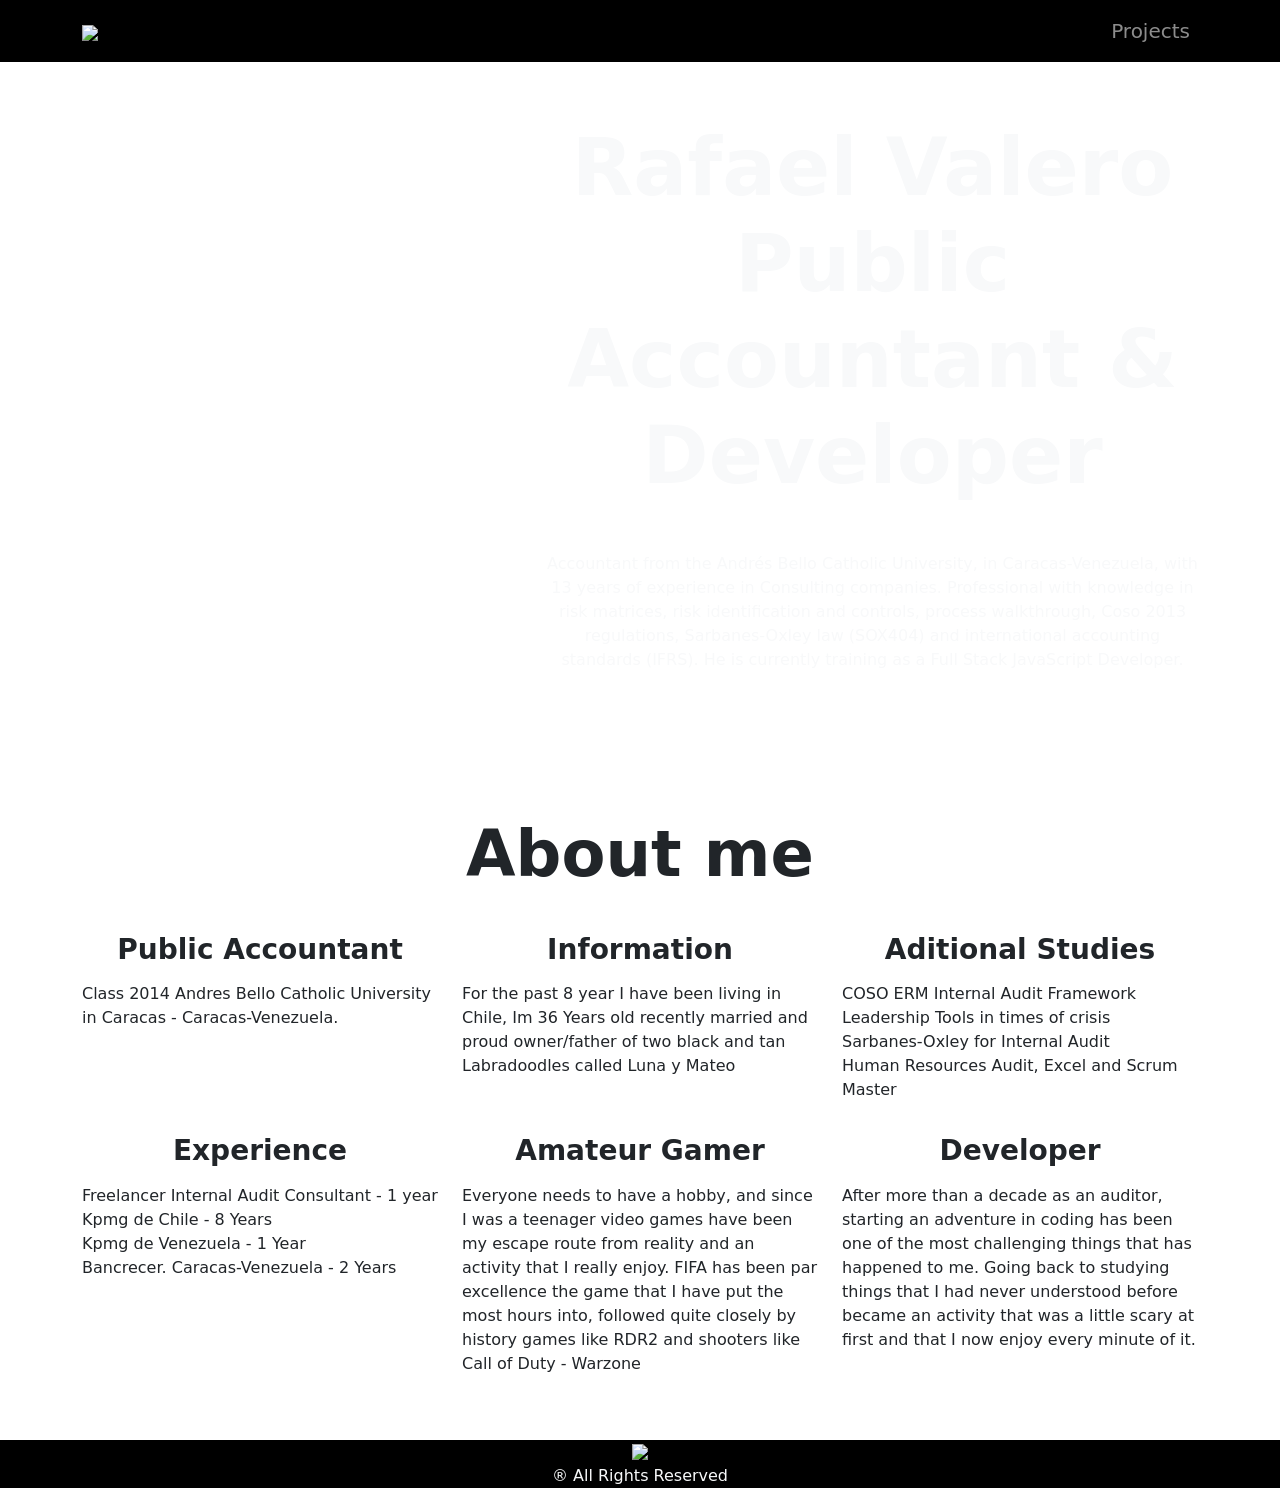
==== index.html @ c814a2c7 "New updates" ====
<!DOCTYPE html>
<html lang="en">
  <!-- start head -->
  <head>
    <meta charset="UTF-8" />
    <meta http-equiv="X-UA-Compatible" content="IE=edge" />
    <meta name="viewport" content="width=device-width, initial-scale=1.0" />
    <link rel="preconnect" href="https://fonts.googleapis.com" />
    <link rel="preconnect" href="https://fonts.gstatic.com" crossorigin />
    <link
      href="https://fonts.googleapis.com/css2?family=Raleway:wght@400;700&display=swap"
      rel="stylesheet"
    />
    <link
      href="https://cdn.jsdelivr.net/npm/bootstrap@5.1.3/dist/css/bootstrap.min.css"
      rel="stylesheet"
      integrity="sha384-1BmE4kWBq78iYhFldvKuhfTAU6auU8tT94WrHftjDbrCEXSU1oBoqyl2QvZ6jIW3"
      crossorigin="anonymous"
    />
    <title>SoyRafis</title>
    <script
      src="https://kit.fontawesome.com/08fdbbf94e.js"
      crossorigin="anonymous"
    ></script>
    <link rel="stylesheet" href="/assets/css/style.css" />
    <script
      src="https://cdn.jsdelivr.net/npm/bootstrap@5.0.2/dist/js/bootstrap.bundle.min.js"
      integrity="sha384-MrcW6ZMFYlzcLA8Nl+NtUVF0sA7MsXsP1UyJoMp4YLEuNSfAP+JcXn/tWtIaxVXM"
      crossorigin="anonymous"
    ></script>
  </head>
  <body>
    <!-- start navbar -->
    <nav class="navbar navbar-expand-lg navbar-dark bg-black fixed-top">
      <div class="container">
        <a class="navbar-brand" href="index.html">
          <img
            src="/assets/img/logo-transparente120x48.png"
            class="img-fluid"
          />
        </a>
        <button
          class="navbar-toggler"
          type="button"
          data-bs-toggle="collapse"
          data-bs-target="#navbarToggleExternalContent"
          aria-controls="navbarToggleExternalContent"
          aria-expanded="false"
          aria-label="Toggle navigation"
        >
          <span class="navbar-toggler-icon"></span>
        </button>
        <div class="collapse navbar-collapse" id="navbarToggleExternalContent">
          <ul class="navbar-nav ms-auto mb-2 mb-lg-0 fs-5">
            <li class="nav-item">
              <a class="nav-link" href="./assets/portafolio.html">Projects</a>
            </li>
          </ul>
        </div>
      </div>
    </nav>
    <!-- end navbar -->
    <!-- start header -->
    <header id="Hero-Section" class="text-light text-center py-5 mt-5">
      <div class="container">
        <div class="ms-auto col-12 col-md-7">
          <h1 class="display-1 fw-bold my-4">
            Rafael Valero <br />
            Public Accountant & Developer
          </h1>
          <p class="my-5">
            Accountant from the Andrés Bello Catholic University, in
            Caracas-Venezuela, with 13 years of experience in Consulting
            companies. Professional with knowledge in risk matrices, risk
            identification and controls, process walkthrough, Coso 2013
            regulations, Sarbanes-Oxley law (SOX404) and international
            accounting standards (IFRS). He is currently training as a Full
            Stack JavaScript Developer.
            <br />
            <a href="https://www.linkedin.com/in/rafaelvalerob/">
              <i class="fa-brands fa-linkedin fa-3x my-3"></i>
            </a>
          </p>
        </div>
      </div>
      <div class="align-content-between"></div>
    </header>
    <!-- end header -->
    <!-- start information -->
    <section id="About-me" class="container text-center my-5">
      <h2 class="display-3 fw-bold my-4">About me</h2>
      <div class="row">
        <div class="col-12 col-md-4">
          <i class="fa-solid fa-graduation-cap fa-3x my-3"></i>
          <h3 class="my-3 fw-bold">Public <a></a>Accountant</h3>
          <p class="my-3 text-start">
            Class 2014 Andres Bello Catholic University in Caracas -
            Caracas-Venezuela.
          </p>
        </div>
        <div class="col-12 col-md-4">
          <i class="fa-solid fa-circle-info fa-3x my-3"></i>
          <h3 class="my-3 fw-bold">Information</h3>
          <p class="my-3 list-unstyled text-start">
            For the past 8 year I have been living in Chile, Im 36 Years old
            recently married and proud owner/father of two black and tan
            Labradoodles called Luna y Mateo
          </p>
        </div>
        <div class="col-12 col-md-4">
          <i class="fa-solid fa-school fa-3x my-3"></i>
          <h3 class="my-3 fw-bold">Aditional Studies</h3>
          <ul class="list-unstyled text-start">
            <li>COSO ERM Internal Audit Framework</li>
            <li>Leadership Tools in times of crisis</li>
            <li>Sarbanes-Oxley for Internal Audit</li>
            <li>Human Resources Audit, Excel and Scrum Master</li>
          </ul>
        </div>
        <div class="col-12 col-md-4">
          <i class="fa-solid fa-building fa-3x my-3"></i>
          <h3 class="my-3 fw-bold">Experience</h3>
          <ul class="list-unstyled text-start">
            <li>Freelancer Internal Audit Consultant - 1 year</li>
            <li>Kpmg de Chile - 8 Years</li>
            <li>Kpmg de Venezuela - 1 Year</li>
            <li>Bancrecer. Caracas-Venezuela - 2 Years</li>
          </ul>
        </div>
        <div class="col-12 col-md-4">
          <i class="fa-solid fa-gamepad fa-3x my-3"></i>
          <h3 class="my-3 fw-bold">Amateur Gamer</h3>
          <p class="my-3 text-start">
            Everyone needs to have a hobby, and since I was a teenager video
            games have been my escape route from reality and an activity that I
            really enjoy. FIFA has been par excellence the game that I have put
            the most hours into, followed quite closely by history games like
            RDR2 and shooters like Call of Duty - Warzone
          </p>
        </div>
        <div class="col-12 col-md-4">
          <i class="fa-solid fa-computer fa-3x my-3"></i>
          <h3 class="my-3 fw-bold">Developer</h3>
          <p class="my-3 text-start">
            After more than a decade as an auditor, starting an adventure in
            coding has been one of the most challenging things that has happened
            to me. Going back to studying things that I had never understood
            before became an activity that was a little scary at first and that
            I now enjoy every minute of it.
          </p>
        </div>
      </div>
    </section>
    <!-- end personal information -->
    <!--Start Footer-->
    <footer class="bg-black text-center">
      <img src="/assets/img/logo-transparente120x48.png" class="img-fluid" />
      <p class="text-light">® All Rights Reserved</p>
    </footer>
    <!-- end footer -->
  </body>
</html>
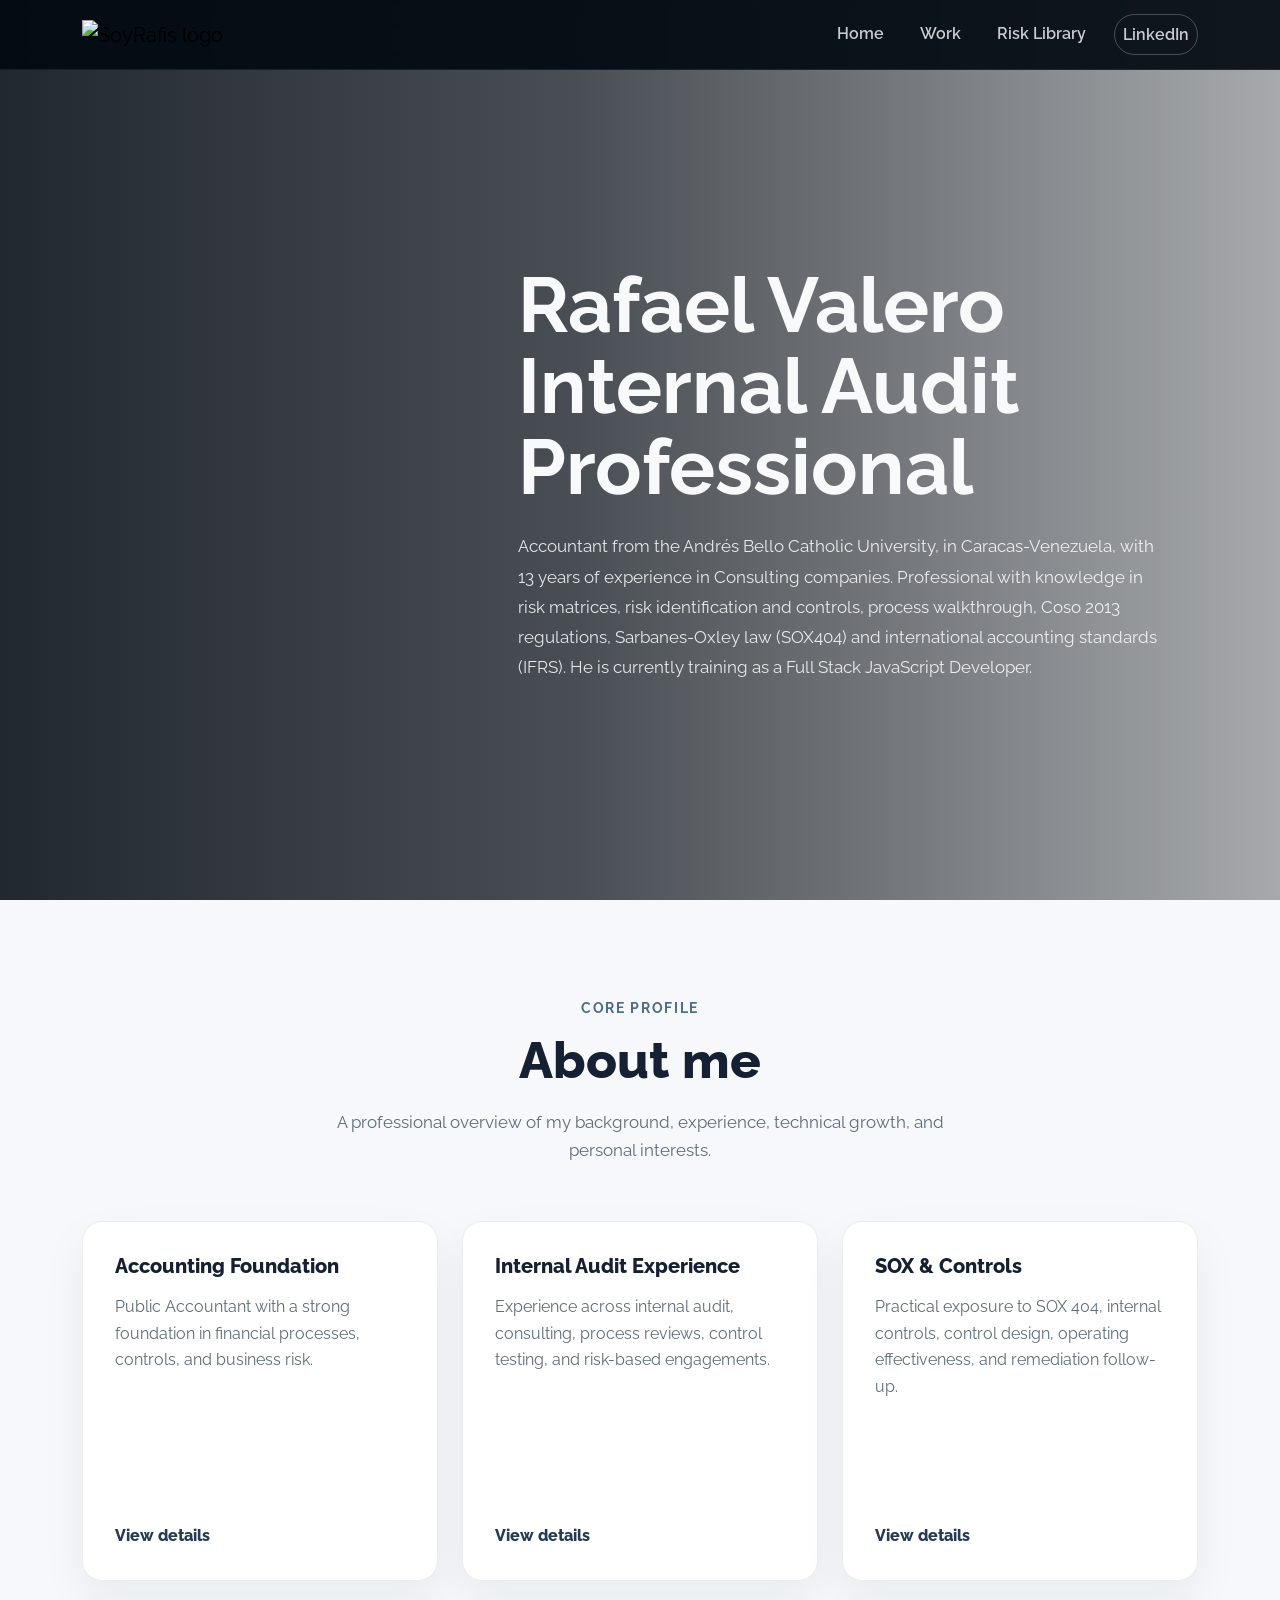
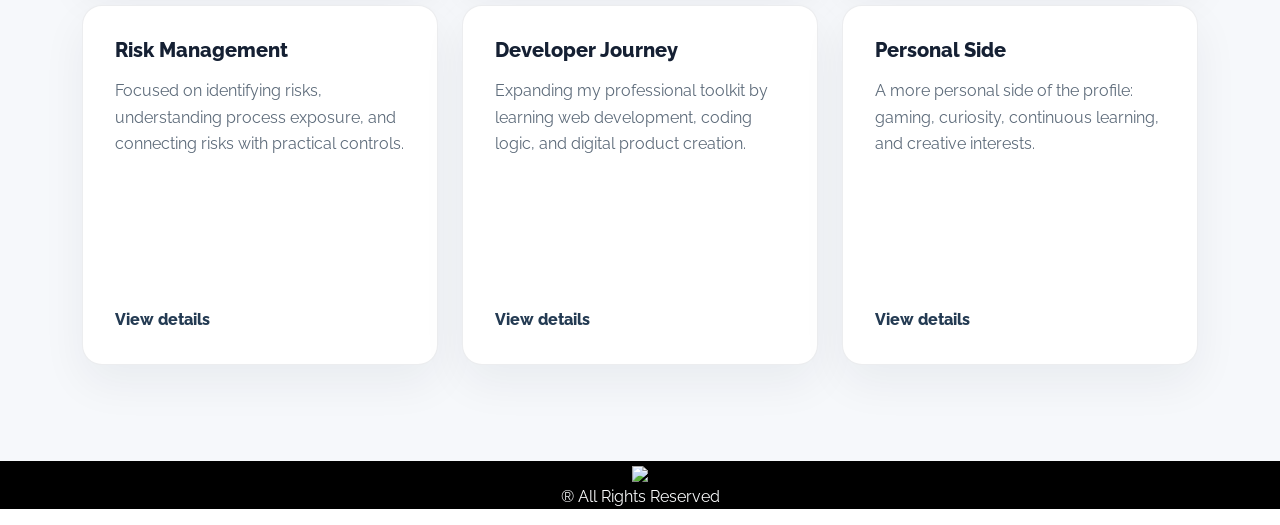
==== commit dc9d098c: "Redesign home hero and about section" ====
--- a/index.html
+++ b/index.html
@@ -22,136 +22,282 @@
       src="https://kit.fontawesome.com/08fdbbf94e.js"
       crossorigin="anonymous"
     ></script>
-    <link rel="stylesheet" href="/assets/css/style.css" />
-    <script
-      src="https://cdn.jsdelivr.net/npm/bootstrap@5.0.2/dist/js/bootstrap.bundle.min.js"
-      integrity="sha384-MrcW6ZMFYlzcLA8Nl+NtUVF0sA7MsXsP1UyJoMp4YLEuNSfAP+JcXn/tWtIaxVXM"
-      crossorigin="anonymous"
-    ></script>
+    <link rel="stylesheet" href="/assets/css/global.css" />
+    <link rel="stylesheet" href="/assets/css/home.css"/>
+<script
+  src="https://cdn.jsdelivr.net/npm/bootstrap@5.3.0/dist/js/bootstrap.bundle.min.js"
+></script>
   </head>
   <body>
     <!-- start navbar -->
-    <nav class="navbar navbar-expand-lg navbar-dark bg-black fixed-top">
-      <div class="container">
-        <a class="navbar-brand" href="index.html">
-          <img
-            src="/assets/img/logo-transparente120x48.png"
-            class="img-fluid"
-          />
-        </a>
-        <button
-          class="navbar-toggler"
-          type="button"
-          data-bs-toggle="collapse"
-          data-bs-target="#navbarToggleExternalContent"
-          aria-controls="navbarToggleExternalContent"
-          aria-expanded="false"
-          aria-label="Toggle navigation"
-        >
-          <span class="navbar-toggler-icon"></span>
-        </button>
-        <div class="collapse navbar-collapse" id="navbarToggleExternalContent">
-          <ul class="navbar-nav ms-auto mb-2 mb-lg-0 fs-5">
-            <li class="nav-item">
-              <a class="nav-link" href="./assets/portafolio.html">Projects</a>
-            </li>
-          </ul>
-        </div>
-      </div>
-    </nav>
+<nav class="navbar navbar-expand-lg site-navbar fixed-top">
+  <div class="container">
+    <a class="navbar-brand site-logo" href="/index.html">
+      <img
+        src="/assets/img/logo-transparente120x48.png"
+        alt="SoyRafis logo"
+        class="img-fluid"
+      />
+    </a>
+
+    <button
+      class="navbar-toggler"
+      type="button"
+      data-bs-toggle="collapse"
+      data-bs-target="#mainNavbar"
+      aria-controls="mainNavbar"
+      aria-expanded="false"
+      aria-label="Toggle navigation"
+    >
+      <span class="navbar-toggler-icon"></span>
+    </button>
+
+    <div class="collapse navbar-collapse" id="mainNavbar">
+      <ul class="navbar-nav ms-auto mb-2 mb-lg-0">
+        <li class="nav-item">
+          <a class="nav-link" href="/index.html">Home</a>
+        </li>
+        <li class="nav-item">
+          <a class="nav-link" href="/assets/work.html">Work</a>
+        </li>
+        <li class="nav-item">
+          <a class="nav-link" href="#">Risk Library</a>
+        </li>
+        <li class="nav-item">
+          <a class="nav-link nav-link-cta" href="https://www.linkedin.com/in/rafaelvalerob/" target="_blank">
+            LinkedIn
+          </a>
+        </li>
+      </ul>
+    </div>
+  </div>
+</nav>
     <!-- end navbar -->
     <!-- start header -->
-    <header id="Hero-Section" class="text-light text-center py-5 mt-5">
-      <div class="container">
-        <div class="ms-auto col-12 col-md-7">
-          <h1 class="display-1 fw-bold my-4">
-            Rafael Valero <br />
-            Public Accountant & Developer
-          </h1>
-          <p class="my-5">
-            Accountant from the Andrés Bello Catholic University, in
-            Caracas-Venezuela, with 13 years of experience in Consulting
-            companies. Professional with knowledge in risk matrices, risk
-            identification and controls, process walkthrough, Coso 2013
-            regulations, Sarbanes-Oxley law (SOX404) and international
-            accounting standards (IFRS). He is currently training as a Full
-            Stack JavaScript Developer.
-            <br />
-            <a href="https://www.linkedin.com/in/rafaelvalerob/">
-              <i class="fa-brands fa-linkedin fa-3x my-3"></i>
-            </a>
-          </p>
-        </div>
-      </div>
-      <div class="align-content-between"></div>
-    </header>
+<header id="Hero-Section" class="hero-section text-light">
+  <div class="hero-overlay">
+    <div class="container hero-content">
+      <div class="hero-text">
+        <h1 class="display-1 fw-bold my-4">
+          Rafael Valero <br />
+          Internal Audit Professional
+        </h1>
+        <p class="hero-description my-4">
+          Accountant from the Andrés Bello Catholic University, in
+          Caracas-Venezuela, with 13 years of experience in Consulting
+          companies. Professional with knowledge in risk matrices, risk
+          identification and controls, process walkthrough, Coso 2013
+          regulations, Sarbanes-Oxley law (SOX404) and international
+          accounting standards (IFRS). He is currently training as a Full
+          Stack JavaScript Developer.
+        </p>
+      </div>
+    </div>
+  </div>
+</header>
     <!-- end header -->
-    <!-- start information -->
-    <section id="About-me" class="container text-center my-5">
-      <h2 class="display-3 fw-bold my-4">About me</h2>
-      <div class="row">
-        <div class="col-12 col-md-4">
-          <i class="fa-solid fa-graduation-cap fa-3x my-3"></i>
-          <h3 class="my-3 fw-bold">Public <a></a>Accountant</h3>
-          <p class="my-3 text-start">
-            Class 2014 Andres Bello Catholic University in Caracas -
-            Caracas-Venezuela.
-          </p>
-        </div>
-        <div class="col-12 col-md-4">
-          <i class="fa-solid fa-circle-info fa-3x my-3"></i>
-          <h3 class="my-3 fw-bold">Information</h3>
-          <p class="my-3 list-unstyled text-start">
-            For the past 8 year I have been living in Chile, Im 36 Years old
-            recently married and proud owner/father of two black and tan
-            Labradoodles called Luna y Mateo
-          </p>
-        </div>
-        <div class="col-12 col-md-4">
-          <i class="fa-solid fa-school fa-3x my-3"></i>
-          <h3 class="my-3 fw-bold">Aditional Studies</h3>
-          <ul class="list-unstyled text-start">
-            <li>COSO ERM Internal Audit Framework</li>
-            <li>Leadership Tools in times of crisis</li>
-            <li>Sarbanes-Oxley for Internal Audit</li>
-            <li>Human Resources Audit, Excel and Scrum Master</li>
-          </ul>
-        </div>
-        <div class="col-12 col-md-4">
-          <i class="fa-solid fa-building fa-3x my-3"></i>
-          <h3 class="my-3 fw-bold">Experience</h3>
-          <ul class="list-unstyled text-start">
-            <li>Freelancer Internal Audit Consultant - 1 year</li>
-            <li>Kpmg de Chile - 8 Years</li>
-            <li>Kpmg de Venezuela - 1 Year</li>
-            <li>Bancrecer. Caracas-Venezuela - 2 Years</li>
-          </ul>
-        </div>
-        <div class="col-12 col-md-4">
-          <i class="fa-solid fa-gamepad fa-3x my-3"></i>
-          <h3 class="my-3 fw-bold">Amateur Gamer</h3>
-          <p class="my-3 text-start">
-            Everyone needs to have a hobby, and since I was a teenager video
-            games have been my escape route from reality and an activity that I
-            really enjoy. FIFA has been par excellence the game that I have put
-            the most hours into, followed quite closely by history games like
-            RDR2 and shooters like Call of Duty - Warzone
-          </p>
-        </div>
-        <div class="col-12 col-md-4">
-          <i class="fa-solid fa-computer fa-3x my-3"></i>
-          <h3 class="my-3 fw-bold">Developer</h3>
-          <p class="my-3 text-start">
-            After more than a decade as an auditor, starting an adventure in
-            coding has been one of the most challenging things that has happened
-            to me. Going back to studying things that I had never understood
-            before became an activity that was a little scary at first and that
-            I now enjoy every minute of it.
-          </p>
-        </div>
-      </div>
-    </section>
-    <!-- end personal information -->
+    <!-- start About Me -->
+<section id="About-me" class="about-section">
+  <div class="container">
+    <div class="about-header text-center">
+      <span class="section-eyebrow">Core Profile</span>
+      <h2 class="section-title">About me</h2>
+      <p class="section-intro">
+        A professional overview of my background, experience, technical growth,
+        and personal interests.
+      </p>
+    </div>
+    <div class="row g-4">
+      <!-- about card -->
+      <div class="col-12 col-md-6 col-lg-4">
+        <article class="about-card">
+          <div class="about-card-main">
+            <i class="fa-solid fa-graduation-cap about-icon"></i>
+            <h3>Accounting Foundation</h3>
+            <p>
+              Public Accountant with a strong foundation in financial processes,
+              controls, and business risk.
+            </p>
+          </div>
+          <button
+            class="about-toggle"
+            type="button"
+            data-bs-toggle="collapse"
+            data-bs-target="#accountingDetails"
+            aria-expanded="false"
+            aria-controls="accountingDetails"
+          >
+            View details
+            <i class="fa-solid fa-chevron-down about-toggle-icon"></i>
+          </button>
+          <div class="collapse about-details" id="accountingDetails">
+            <ul>
+              <li>Public Accountant background.</li>
+              <li>Financial reporting and process understanding.</li>
+              <li>Experience connecting accounting knowledge with audit work.</li>
+            </ul>
+          </div>
+        </article>
+      </div>
+      <!-- about card -->
+      <div class="col-12 col-md-6 col-lg-4">
+        <article class="about-card">
+          <div class="about-card-main">
+            <i class="fa-solid fa-building about-icon"></i>
+            <h3>Internal Audit Experience</h3>
+            <p>
+              Experience across internal audit, consulting, process reviews,
+              control testing, and risk-based engagements.
+            </p>
+          </div>
+          <button
+            class="about-toggle"
+            type="button"
+            data-bs-toggle="collapse"
+            data-bs-target="#auditDetails"
+            aria-expanded="false"
+            aria-controls="auditDetails"
+          >
+            View details
+            <i class="fa-solid fa-chevron-down about-toggle-icon"></i>
+          </button>
+          <div class="collapse about-details" id="auditDetails">
+            <ul>
+              <li>Internal audit planning and execution.</li>
+              <li>Risk and control matrices.</li>
+              <li>Walkthroughs, evidence review, and control documentation.</li>
+            </ul>
+          </div>
+        </article>
+      </div>
+      <!-- about card -->
+      <div class="col-12 col-md-6 col-lg-4">
+        <article class="about-card">
+          <div class="about-card-main">
+            <i class="fa-solid fa-shield-halved about-icon"></i>
+            <h3>SOX & Controls</h3>
+            <p>
+              Practical exposure to SOX 404, internal controls, control design,
+              operating effectiveness, and remediation follow-up.
+            </p>
+          </div>
+          <button
+            class="about-toggle"
+            type="button"
+            data-bs-toggle="collapse"
+            data-bs-target="#soxDetails"
+            aria-expanded="false"
+            aria-controls="soxDetails"
+          >
+            View details
+            <i class="fa-solid fa-chevron-down about-toggle-icon"></i>
+          </button>
+          <div class="collapse about-details" id="soxDetails">
+            <ul>
+              <li>SOX 404 control testing.</li>
+              <li>Design and operating effectiveness reviews.</li>
+              <li>Control gaps, findings, and remediation tracking.</li>
+            </ul>
+          </div>
+        </article>
+      </div>
+      <!-- about card -->
+      <div class="col-12 col-md-6 col-lg-4">
+        <article class="about-card">
+          <div class="about-card-main">
+            <i class="fa-solid fa-triangle-exclamation about-icon"></i>
+            <h3>Risk Management</h3>
+            <p>
+              Focused on identifying risks, understanding process exposure, and
+              connecting risks with practical controls.
+            </p>
+          </div>
+          <button
+            class="about-toggle"
+            type="button"
+            data-bs-toggle="collapse"
+            data-bs-target="#riskDetails"
+            aria-expanded="false"
+            aria-controls="riskDetails"
+          >
+            View details
+            <i class="fa-solid fa-chevron-down about-toggle-icon"></i>
+          </button>
+          <div class="collapse about-details" id="riskDetails">
+            <ul>
+              <li>Risk identification and documentation.</li>
+              <li>Process walkthroughs and control mapping.</li>
+              <li>Risk-based thinking applied to audit execution.</li>
+            </ul>
+          </div>
+        </article>
+      </div>
+      <!-- about card -->
+      <div class="col-12 col-md-6 col-lg-4">
+        <article class="about-card">
+          <div class="about-card-main">
+            <i class="fa-solid fa-code about-icon"></i>
+            <h3>Developer Journey</h3>
+            <p>
+              Expanding my professional toolkit by learning web development,
+              coding logic, and digital product creation.
+            </p>
+          </div>
+          <button
+            class="about-toggle"
+            type="button"
+            data-bs-toggle="collapse"
+            data-bs-target="#developerDetails"
+            aria-expanded="false"
+            aria-controls="developerDetails"
+          >
+            View details
+            <i class="fa-solid fa-chevron-down about-toggle-icon"></i>
+          </button>
+          <div class="collapse about-details" id="developerDetails">
+            <ul>
+              <li>HTML, CSS, Bootstrap, and JavaScript learning path.</li>
+              <li>Personal website development.</li>
+              <li>Long-term goal: combine audit, risk, and technology.</li>
+            </ul>
+          </div>
+        </article>
+      </div>
+      <!-- about card -->
+      <div class="col-12 col-md-6 col-lg-4">
+        <article class="about-card">
+          <div class="about-card-main">
+            <i class="fa-solid fa-gamepad about-icon"></i>
+            <h3>Personal Side</h3>
+            <p>
+              A more personal side of the profile: gaming, curiosity,
+              continuous learning, and creative interests.
+            </p>
+          </div>
+          <button
+            class="about-toggle"
+            type="button"
+            data-bs-toggle="collapse"
+            data-bs-target="#personalDetails"
+            aria-expanded="false"
+            aria-controls="personalDetails"
+          >
+            View details
+            <i class="fa-solid fa-chevron-down about-toggle-icon"></i>
+          </button>
+          <div class="collapse about-details" id="personalDetails">
+            <ul>
+              <li>Gaming and storytelling interests.</li>
+              <li>Creative projects and personal brand development.</li>
+              <li>Curiosity for technology, design, and digital tools.</li>
+            </ul>
+          </div>
+        </article>
+      </div>
+    </div>
+  </div>
+</section>
+    <!-- end About Me -->
     <!--Start Footer-->
     <footer class="bg-black text-center">
       <img src="/assets/img/logo-transparente120x48.png" class="img-fluid" />
--- a/assets/css/global.css
+++ b/assets/css/global.css
@@ -0,0 +1,41 @@
+/* base styles */
+body {
+  font-family: "Raleway", sans-serif;
+}
+
+/* navbar */
+.navbar-brand {
+  width: 240px;
+}
+
+.site-navbar {
+  background: rgba(3, 10, 18, 0.92);
+  backdrop-filter: blur(12px);
+  border-bottom: 1px solid rgba(255, 255, 255, 0.08);
+  padding: 0.85rem 0;
+}
+
+.site-logo {
+  width: 180px;
+}
+
+.site-navbar .nav-link {
+  color: rgba(255, 255, 255, 0.78);
+  font-weight: 600;
+  margin-left: 1.25rem;
+  transition: color 0.2s ease;
+}
+
+.site-navbar .nav-link:hover {
+  color: #ffffff;
+}
+
+.site-navbar .nav-link-cta {
+  border: 1px solid rgba(255, 255, 255, 0.25);
+  border-radius: 999px;
+  padding: 0.45rem 1rem;
+}
+
+.site-navbar .nav-link-cta:hover {
+  border-color: #ffffff;
+}
--- a/assets/css/home.css
+++ b/assets/css/home.css
@@ -0,0 +1,182 @@
+/* hero */
+#Hero-Section {
+  background-image: url("/assets/img/DSC_7619-3.jpg");
+  background-repeat: no-repeat;
+  background-size: cover;
+  background-position: center;
+}
+
+.hero-section {
+  position: relative;
+  min-height: 100vh;
+  margin-top: 0;
+}
+
+.hero-overlay {
+  min-height: 100vh;
+  background: linear-gradient(
+    90deg,
+    rgba(3, 10, 18, 0.88) 0%,
+    rgba(3, 10, 18, 0.72) 45%,
+    rgba(3, 10, 18, 0.35) 100%
+  );
+}
+
+.hero-content {
+  min-height: 100vh;
+  display: flex;
+  align-items: center;
+  justify-content: flex-end;
+  padding-top: 7rem;
+  padding-bottom: 4rem;
+}
+
+.hero-text {
+  max-width: 680px;
+  margin-left: auto;
+  text-align: left;
+}
+
+.hero-text h1 {
+  font-size: clamp(2.6rem, 6vw, 5rem);
+  line-height: 1.05;
+  margin-bottom: 1.5rem;
+}
+
+.hero-description {
+  max-width: 640px;
+  font-size: 1.05rem;
+  line-height: 1.8;
+  color: rgba(255, 255, 255, 0.86);
+}
+
+/* about */
+.about-section {
+  padding: 6rem 0;
+  background: #f6f8fb;
+  color: #152033;
+}
+
+/* about header */
+.about-header {
+  max-width: 760px;
+  margin: 0 auto 3.5rem;
+}
+
+.section-eyebrow {
+  display: inline-block;
+  margin-bottom: 0.75rem;
+  color: #4b6b8a;
+  font-size: 0.85rem;
+  font-weight: 700;
+  letter-spacing: 0.12em;
+  text-transform: uppercase;
+}
+
+.section-title {
+  margin-bottom: 1rem;
+  font-size: clamp(2.2rem, 4vw, 3.8rem);
+  font-weight: 800;
+}
+
+.section-intro {
+  margin: 0 auto;
+  max-width: 620px;
+  color: #5d6b7a;
+  font-size: 1.05rem;
+  line-height: 1.7;
+}
+
+/* about cards */
+.about-card {
+  min-height: 360px;
+  height: auto;
+  padding: 2rem;
+  background: #ffffff;
+  border: 1px solid rgba(21, 32, 51, 0.08);
+  border-radius: 1.25rem;
+  box-shadow: 0 18px 45px rgba(21, 32, 51, 0.06);
+  transition: transform 0.2s ease, box-shadow 0.2s ease;
+
+  display: flex;
+  flex-direction: column;
+}
+
+.about-card:hover {
+  transform: translateY(-4px);
+  box-shadow: 0 24px 60px rgba(21, 32, 51, 0.1);
+}
+
+.about-card-main {
+  margin-bottom: 1.5rem;
+  flex-grow: 1;
+}
+
+.about-icon {
+  margin-bottom: 1.25rem;
+  color: #243b53;
+  font-size: 2rem;
+}
+
+.about-card h3 {
+  margin-bottom: 1rem;
+  color: #152033;
+  font-size: 1.25rem;
+  font-weight: 800;
+}
+
+.about-card p,
+.about-card li {
+  color: #5d6b7a;
+  font-size: 0.98rem;
+  line-height: 1.7;
+}
+
+.about-card p {
+  margin-bottom: 0;
+}
+
+/* about card toggle */
+.about-toggle {
+  display: inline-flex;
+  align-items: center;
+  align-self: flex-start;
+  gap: 0.5rem;
+  margin-top: auto;
+  padding: 0;
+  background: transparent;
+  border: 0;
+  color: #243b53;
+  font-weight: 800;
+  text-decoration: none;
+  cursor: pointer;
+}
+
+.about-toggle:hover {
+  color: #0f172a;
+}
+
+.about-toggle-icon {
+  font-size: 0.8rem;
+  transition: transform 0.2s ease;
+}
+
+.about-toggle[aria-expanded="true"] .about-toggle-icon {
+  transform: rotate(180deg);
+}
+
+/* about card details */
+.about-details {
+  margin-top: 1.5rem;
+  padding-top: 1.5rem;
+  border-top: 1px solid rgba(21, 32, 51, 0.08);
+}
+
+.about-details ul {
+  margin: 0;
+  padding-left: 1.1rem;
+}
+
+.about-details li + li {
+  margin-top: 0.5rem;
+}
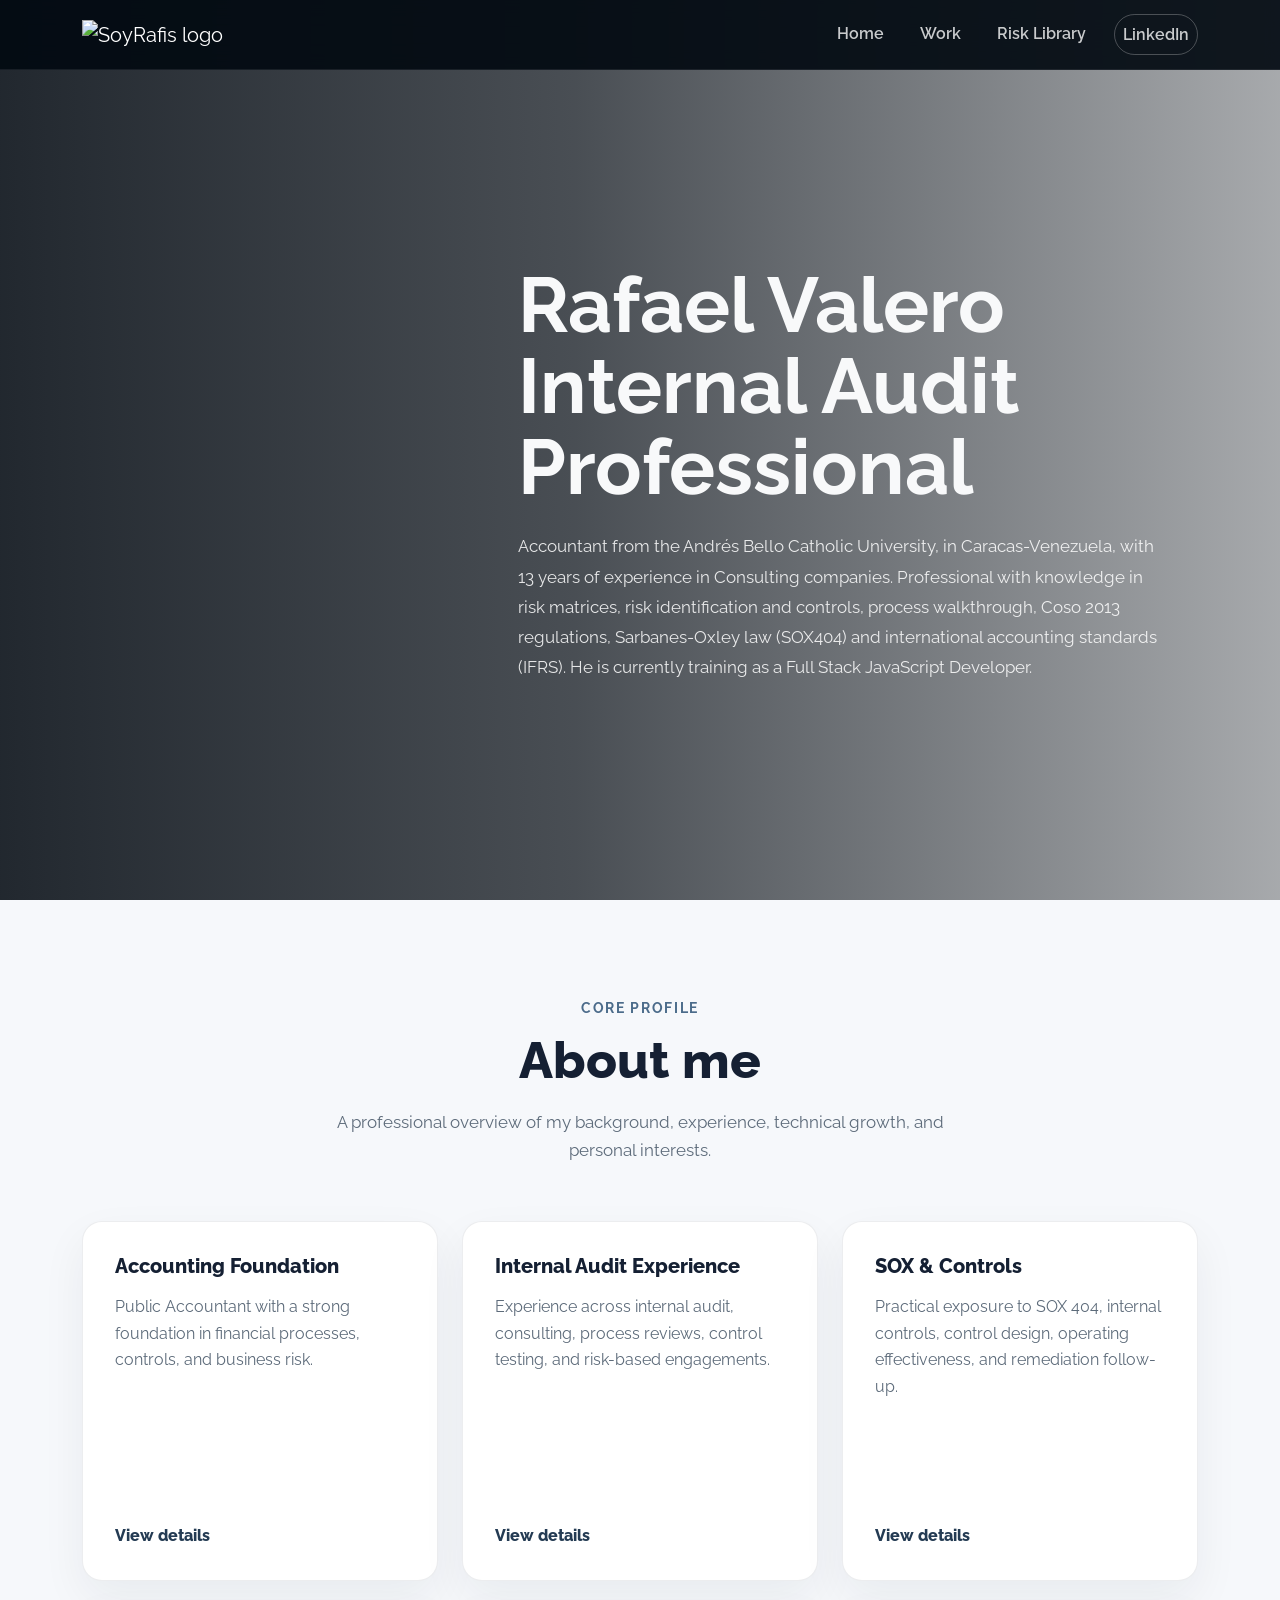
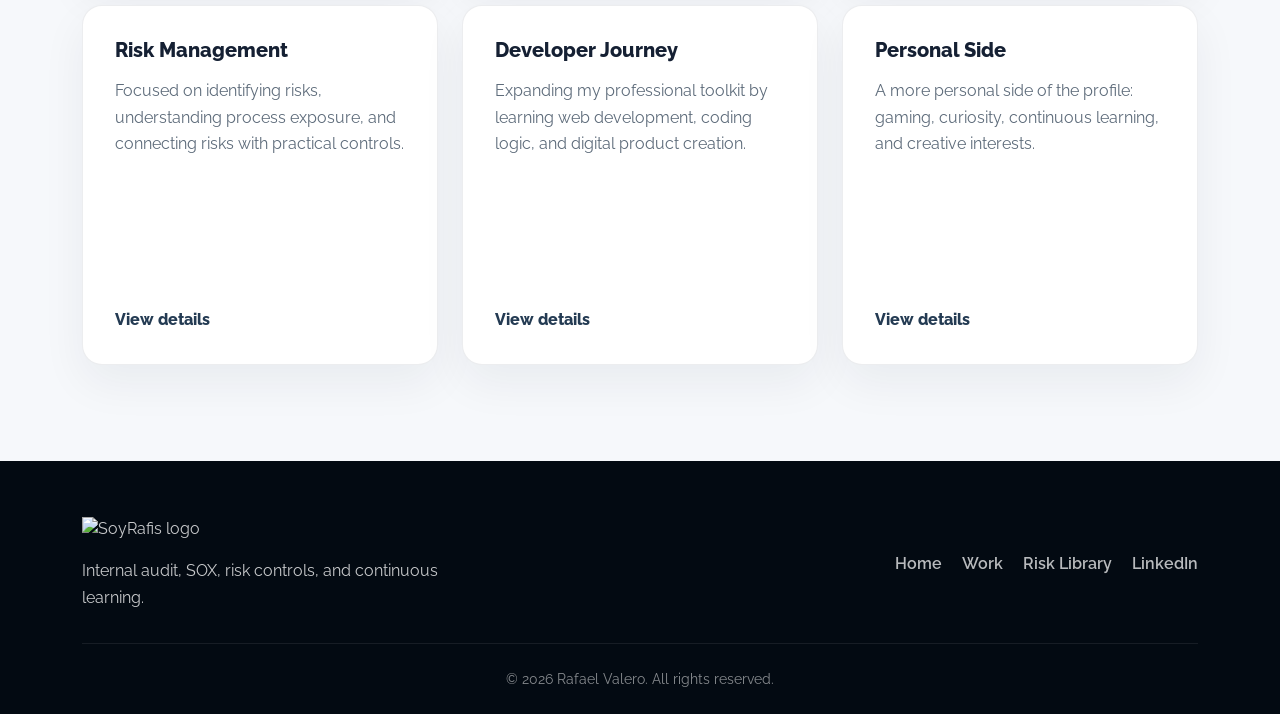
==== commit 03f11aa4: "Cards adjustments" ====
--- a/index.html
+++ b/index.html
@@ -30,7 +30,7 @@
   </head>
   <body>
     <!-- start navbar -->
-<nav class="navbar navbar-expand-lg site-navbar fixed-top">
+<nav class="navbar navbar-expand-lg navbar-dark site-navbar fixed-top">
   <div class="container">
     <a class="navbar-brand site-logo" href="/index.html">
       <img
@@ -39,7 +39,6 @@
         class="img-fluid"
       />
     </a>
-
     <button
       class="navbar-toggler"
       type="button"
@@ -51,7 +50,6 @@
     >
       <span class="navbar-toggler-icon"></span>
     </button>
-
     <div class="collapse navbar-collapse" id="mainNavbar">
       <ul class="navbar-nav ms-auto mb-2 mb-lg-0">
         <li class="nav-item">
@@ -299,10 +297,33 @@
 </section>
     <!-- end About Me -->
     <!--Start Footer-->
-    <footer class="bg-black text-center">
-      <img src="/assets/img/logo-transparente120x48.png" class="img-fluid" />
-      <p class="text-light">® All Rights Reserved</p>
-    </footer>
+<footer class="site-footer">
+  <div class="container">
+    <div class="site-footer-content">
+      <div class="site-footer-brand">
+        <img
+          src="/assets/img/logo-transparente120x48.png"
+          alt="SoyRafis logo"
+          class="site-footer-logo"
+        />
+        <p>
+          Internal audit, SOX, risk controls, and continuous learning.
+        </p>
+      </div>
+      <nav class="site-footer-nav" aria-label="Footer navigation">
+        <a href="/index.html">Home</a>
+        <a href="/work.html">Work</a>
+        <a href="#">Risk Library</a>
+        <a href="https://www.linkedin.com/in/rafaelvalerob/" target="_blank">
+          LinkedIn
+        </a>
+      </nav>
+    </div>
+    <div class="site-footer-bottom">
+      <p>© 2026 Rafael Valero. All rights reserved.</p>
+    </div>
+  </div>
+</footer>
     <!-- end footer -->
   </body>
 </html>
--- a/assets/css/global.css
+++ b/assets/css/global.css
@@ -39,3 +39,78 @@
 .site-navbar .nav-link-cta:hover {
   border-color: #ffffff;
 }
+
+/* footer */
+.site-footer {
+  padding: 3.5rem 0 1.5rem;
+  background: #030a12;
+  color: rgba(255, 255, 255, 0.78);
+}
+
+/* footer layout */
+.site-footer-content {
+  display: flex;
+  align-items: center;
+  justify-content: space-between;
+  gap: 2rem;
+  padding-bottom: 2rem;
+  border-bottom: 1px solid rgba(255, 255, 255, 0.08);
+}
+
+/* footer brand */
+.site-footer-brand {
+  max-width: 420px;
+}
+
+.site-footer-logo {
+  width: 160px;
+  margin-bottom: 1rem;
+}
+
+.site-footer-brand p {
+  margin: 0;
+  line-height: 1.7;
+}
+
+/* footer navigation */
+.site-footer-nav {
+  display: flex;
+  flex-wrap: wrap;
+  gap: 1.25rem;
+}
+
+.site-footer-nav a {
+  color: rgba(255, 255, 255, 0.72);
+  font-weight: 600;
+  text-decoration: none;
+  transition: color 0.2s ease;
+}
+
+.site-footer-nav a:hover {
+  color: #ffffff;
+}
+
+/* footer bottom */
+.site-footer-bottom {
+  padding-top: 1.5rem;
+  text-align: center;
+}
+
+.site-footer-bottom p {
+  margin: 0;
+  color: rgba(255, 255, 255, 0.52);
+  font-size: 0.9rem;
+}
+
+/* footer responsive */
+@media (max-width: 768px) {
+  .site-footer-content {
+    flex-direction: column;
+    align-items: flex-start;
+  }
+
+  .site-footer-nav {
+    flex-direction: column;
+    gap: 0.75rem;
+  }
+}
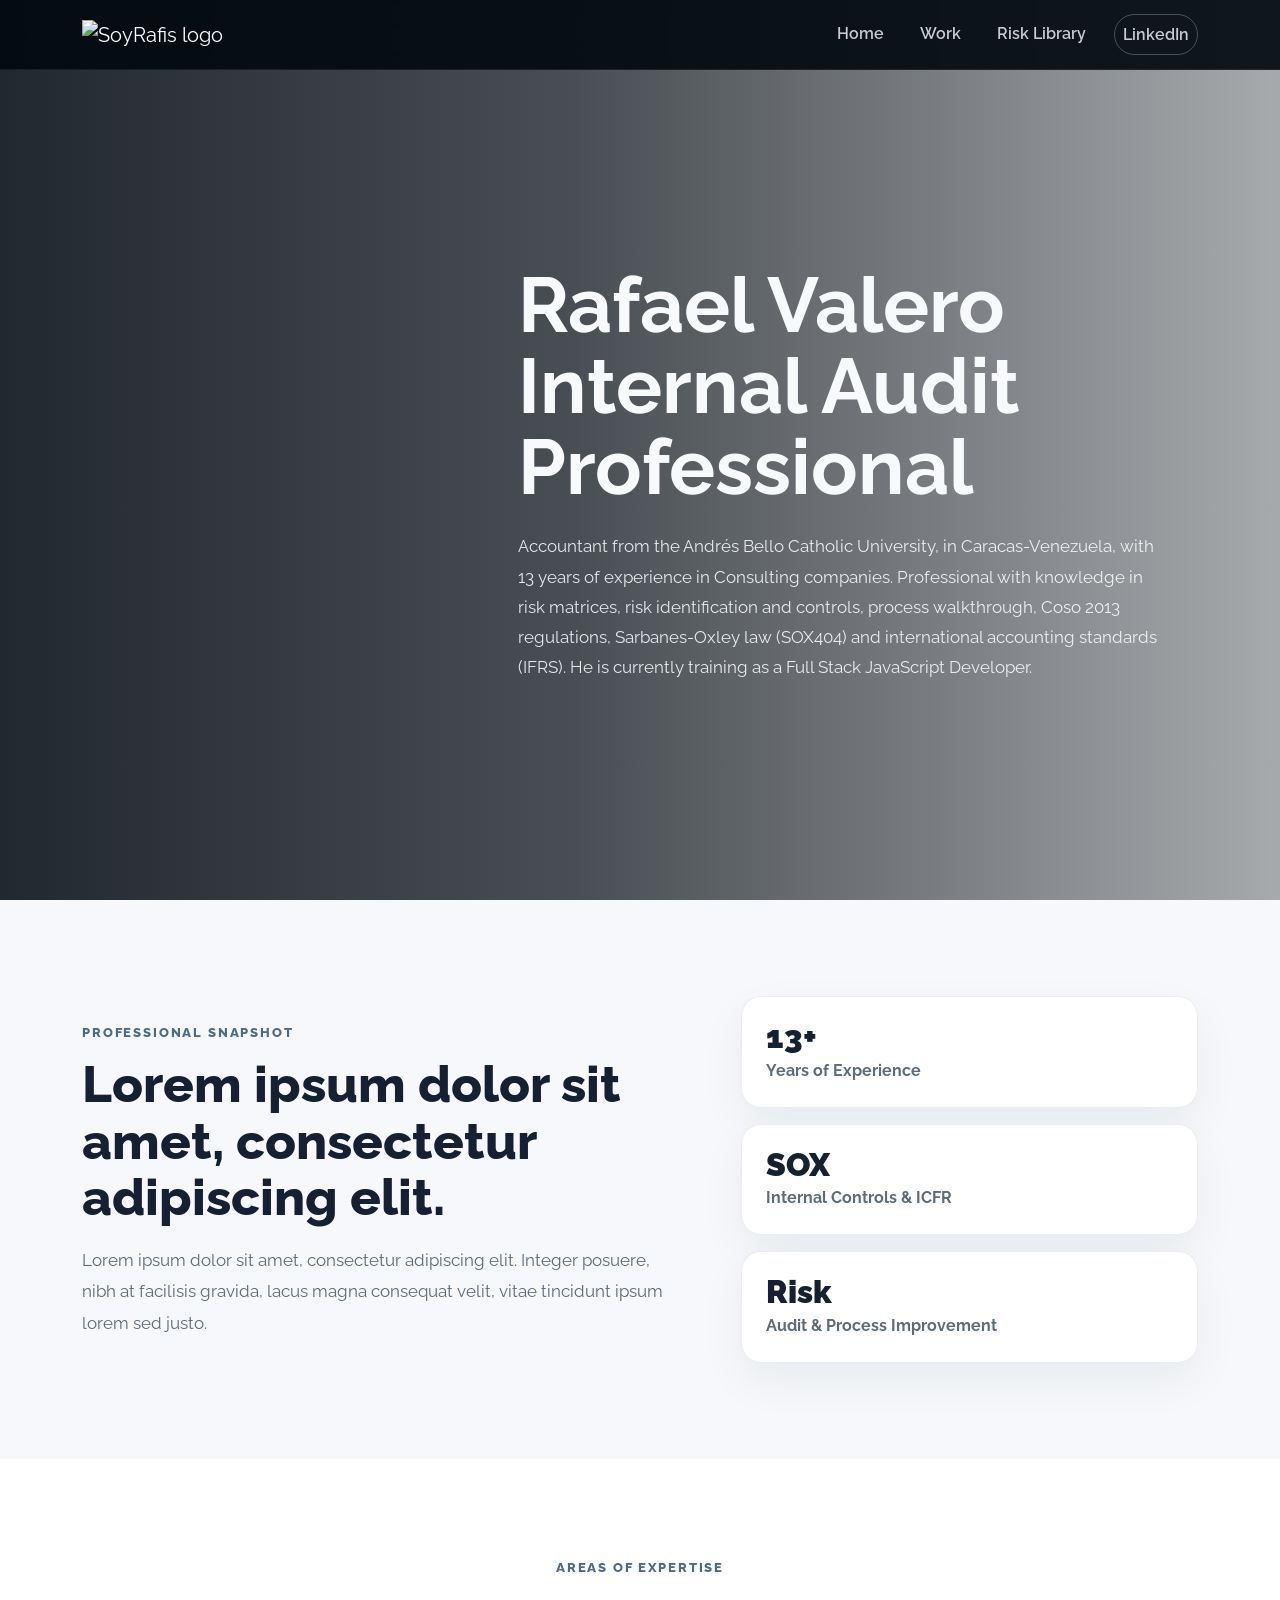
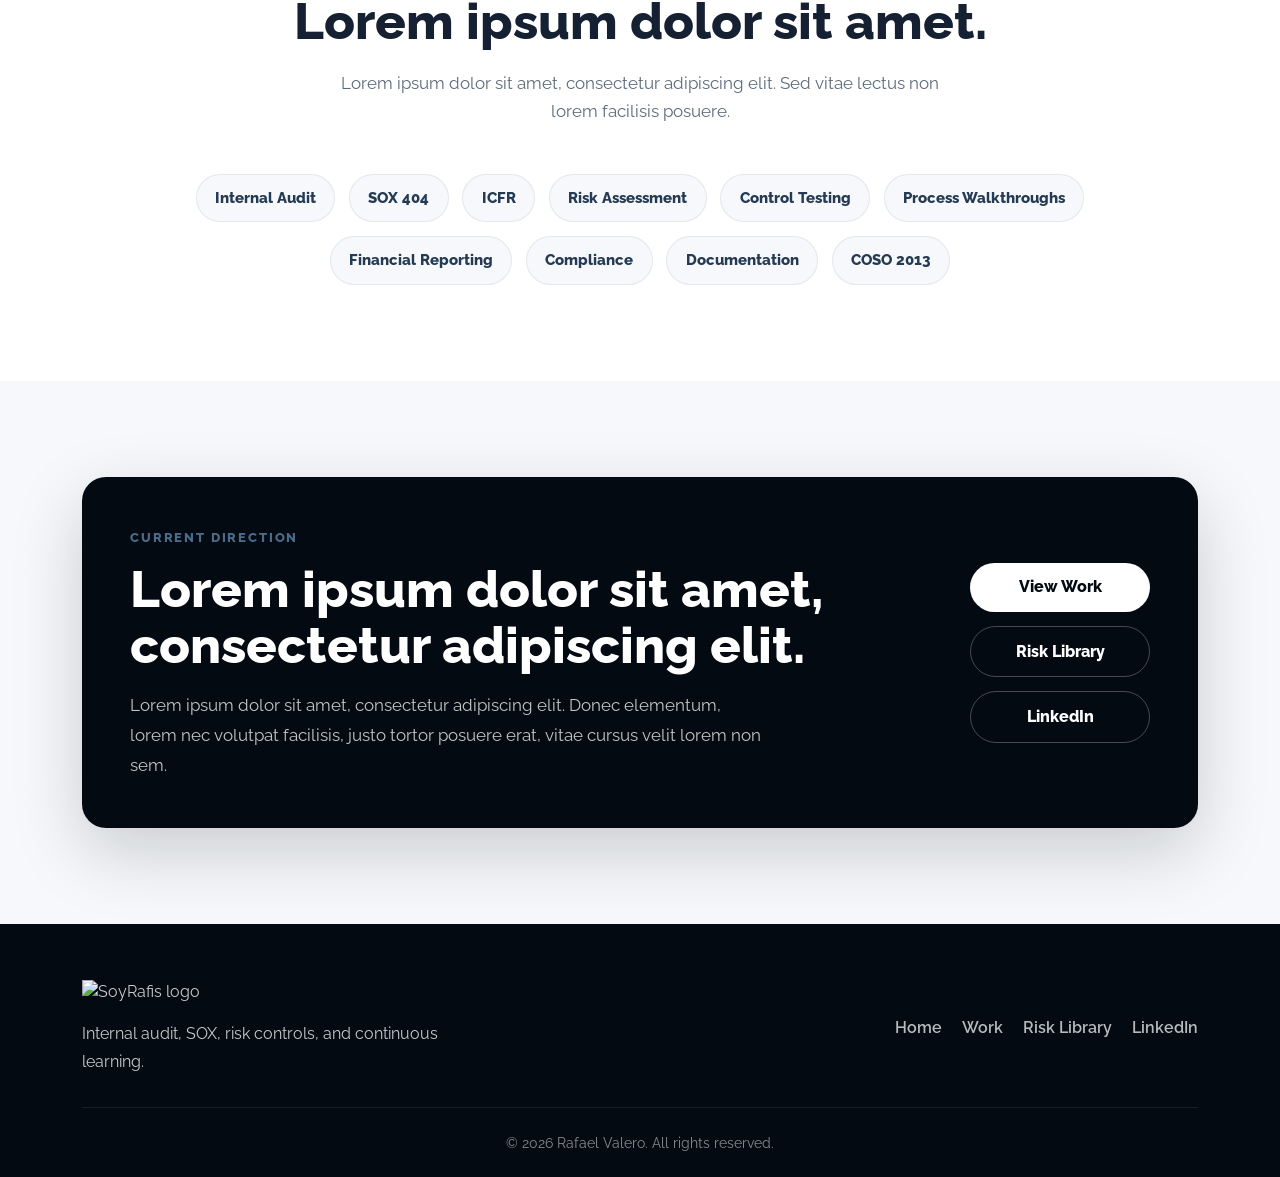
==== commit 5d911499: "Rebuild home with editorial layout" ====
--- a/index.html
+++ b/index.html
@@ -1,33 +1,34 @@
 <!DOCTYPE html>
 <html lang="en">
   <!-- start head -->
-  <head>
-    <meta charset="UTF-8" />
-    <meta http-equiv="X-UA-Compatible" content="IE=edge" />
-    <meta name="viewport" content="width=device-width, initial-scale=1.0" />
-    <link rel="preconnect" href="https://fonts.googleapis.com" />
-    <link rel="preconnect" href="https://fonts.gstatic.com" crossorigin />
-    <link
-      href="https://fonts.googleapis.com/css2?family=Raleway:wght@400;700&display=swap"
-      rel="stylesheet"
-    />
-    <link
-      href="https://cdn.jsdelivr.net/npm/bootstrap@5.1.3/dist/css/bootstrap.min.css"
-      rel="stylesheet"
-      integrity="sha384-1BmE4kWBq78iYhFldvKuhfTAU6auU8tT94WrHftjDbrCEXSU1oBoqyl2QvZ6jIW3"
-      crossorigin="anonymous"
-    />
-    <title>SoyRafis</title>
-    <script
-      src="https://kit.fontawesome.com/08fdbbf94e.js"
-      crossorigin="anonymous"
-    ></script>
-    <link rel="stylesheet" href="/assets/css/global.css" />
-    <link rel="stylesheet" href="/assets/css/home.css"/>
-<script
-  src="https://cdn.jsdelivr.net/npm/bootstrap@5.3.0/dist/js/bootstrap.bundle.min.js"
-></script>
-  </head>
+<!-- start head -->
+<head>
+  <meta charset="UTF-8" />
+  <meta http-equiv="X-UA-Compatible" content="IE=edge" />
+  <meta name="viewport" content="width=device-width, initial-scale=1.0" />
+  <title>SoyRafis</title>
+  <link rel="preconnect" href="https://fonts.googleapis.com" />
+  <link rel="preconnect" href="https://fonts.gstatic.com" crossorigin />
+  <link
+    href="https://fonts.googleapis.com/css2?family=Raleway:wght@400;700&display=swap"
+    rel="stylesheet"
+  />
+  <link
+    href="https://cdn.jsdelivr.net/npm/bootstrap@5.3.0/dist/css/bootstrap.min.css"
+    rel="stylesheet"
+  />
+  <link rel="stylesheet" href="/assets/css/global.css" />
+  <link rel="stylesheet" href="/assets/css/home.css" />
+  <script
+    src="https://kit.fontawesome.com/08fdbbf94e.js"
+    crossorigin="anonymous"
+    defer
+  ></script>
+  <script
+    src="https://cdn.jsdelivr.net/npm/bootstrap@5.3.0/dist/js/bootstrap.bundle.min.js"
+    defer
+  ></script>
+</head>
   <body>
     <!-- start navbar -->
 <nav class="navbar navbar-expand-lg navbar-dark site-navbar fixed-top">
@@ -94,208 +95,114 @@
   </div>
 </header>
     <!-- end header -->
-    <!-- start About Me -->
-<section id="About-me" class="about-section">
-  <div class="container">
-    <div class="about-header text-center">
-      <span class="section-eyebrow">Core Profile</span>
-      <h2 class="section-title">About me</h2>
-      <p class="section-intro">
-        A professional overview of my background, experience, technical growth,
-        and personal interests.
+     <!-- professional snapshot -->
+<section class="snapshot-section">
+  <div class="container">
+    <div class="snapshot-grid">
+      <div class="snapshot-copy">
+        <span class="home-eyebrow">Professional Snapshot</span>
+
+        <h2>
+          Lorem ipsum dolor sit amet, consectetur adipiscing elit.
+        </h2>
+
+        <p>
+          Lorem ipsum dolor sit amet, consectetur adipiscing elit. Integer
+          posuere, nibh at facilisis gravida, lacus magna consequat velit,
+          vitae tincidunt ipsum lorem sed justo.
+        </p>
+      </div>
+
+      <div class="snapshot-metrics">
+        <article class="snapshot-metric">
+          <span>13+</span>
+          <p>Years of Experience</p>
+        </article>
+
+        <article class="snapshot-metric">
+          <span>SOX</span>
+          <p>Internal Controls & ICFR</p>
+        </article>
+
+        <article class="snapshot-metric">
+          <span>Risk</span>
+          <p>Audit & Process Improvement</p>
+        </article>
+      </div>
+    </div>
+  </div>
+</section>
+
+<!-- areas of expertise -->
+<section class="expertise-section">
+  <div class="container">
+    <div class="home-section-header">
+      <span class="home-eyebrow">Areas of Expertise</span>
+
+      <h2>
+        Lorem ipsum dolor sit amet.
+      </h2>
+
+      <p>
+        Lorem ipsum dolor sit amet, consectetur adipiscing elit. Sed vitae
+        lectus non lorem facilisis posuere.
       </p>
     </div>
-    <div class="row g-4">
-      <!-- about card -->
-      <div class="col-12 col-md-6 col-lg-4">
-        <article class="about-card">
-          <div class="about-card-main">
-            <i class="fa-solid fa-graduation-cap about-icon"></i>
-            <h3>Accounting Foundation</h3>
-            <p>
-              Public Accountant with a strong foundation in financial processes,
-              controls, and business risk.
-            </p>
-          </div>
-          <button
-            class="about-toggle"
-            type="button"
-            data-bs-toggle="collapse"
-            data-bs-target="#accountingDetails"
-            aria-expanded="false"
-            aria-controls="accountingDetails"
-          >
-            View details
-            <i class="fa-solid fa-chevron-down about-toggle-icon"></i>
-          </button>
-          <div class="collapse about-details" id="accountingDetails">
-            <ul>
-              <li>Public Accountant background.</li>
-              <li>Financial reporting and process understanding.</li>
-              <li>Experience connecting accounting knowledge with audit work.</li>
-            </ul>
-          </div>
-        </article>
-      </div>
-      <!-- about card -->
-      <div class="col-12 col-md-6 col-lg-4">
-        <article class="about-card">
-          <div class="about-card-main">
-            <i class="fa-solid fa-building about-icon"></i>
-            <h3>Internal Audit Experience</h3>
-            <p>
-              Experience across internal audit, consulting, process reviews,
-              control testing, and risk-based engagements.
-            </p>
-          </div>
-          <button
-            class="about-toggle"
-            type="button"
-            data-bs-toggle="collapse"
-            data-bs-target="#auditDetails"
-            aria-expanded="false"
-            aria-controls="auditDetails"
-          >
-            View details
-            <i class="fa-solid fa-chevron-down about-toggle-icon"></i>
-          </button>
-          <div class="collapse about-details" id="auditDetails">
-            <ul>
-              <li>Internal audit planning and execution.</li>
-              <li>Risk and control matrices.</li>
-              <li>Walkthroughs, evidence review, and control documentation.</li>
-            </ul>
-          </div>
-        </article>
-      </div>
-      <!-- about card -->
-      <div class="col-12 col-md-6 col-lg-4">
-        <article class="about-card">
-          <div class="about-card-main">
-            <i class="fa-solid fa-shield-halved about-icon"></i>
-            <h3>SOX & Controls</h3>
-            <p>
-              Practical exposure to SOX 404, internal controls, control design,
-              operating effectiveness, and remediation follow-up.
-            </p>
-          </div>
-          <button
-            class="about-toggle"
-            type="button"
-            data-bs-toggle="collapse"
-            data-bs-target="#soxDetails"
-            aria-expanded="false"
-            aria-controls="soxDetails"
-          >
-            View details
-            <i class="fa-solid fa-chevron-down about-toggle-icon"></i>
-          </button>
-          <div class="collapse about-details" id="soxDetails">
-            <ul>
-              <li>SOX 404 control testing.</li>
-              <li>Design and operating effectiveness reviews.</li>
-              <li>Control gaps, findings, and remediation tracking.</li>
-            </ul>
-          </div>
-        </article>
-      </div>
-      <!-- about card -->
-      <div class="col-12 col-md-6 col-lg-4">
-        <article class="about-card">
-          <div class="about-card-main">
-            <i class="fa-solid fa-triangle-exclamation about-icon"></i>
-            <h3>Risk Management</h3>
-            <p>
-              Focused on identifying risks, understanding process exposure, and
-              connecting risks with practical controls.
-            </p>
-          </div>
-          <button
-            class="about-toggle"
-            type="button"
-            data-bs-toggle="collapse"
-            data-bs-target="#riskDetails"
-            aria-expanded="false"
-            aria-controls="riskDetails"
-          >
-            View details
-            <i class="fa-solid fa-chevron-down about-toggle-icon"></i>
-          </button>
-          <div class="collapse about-details" id="riskDetails">
-            <ul>
-              <li>Risk identification and documentation.</li>
-              <li>Process walkthroughs and control mapping.</li>
-              <li>Risk-based thinking applied to audit execution.</li>
-            </ul>
-          </div>
-        </article>
-      </div>
-      <!-- about card -->
-      <div class="col-12 col-md-6 col-lg-4">
-        <article class="about-card">
-          <div class="about-card-main">
-            <i class="fa-solid fa-code about-icon"></i>
-            <h3>Developer Journey</h3>
-            <p>
-              Expanding my professional toolkit by learning web development,
-              coding logic, and digital product creation.
-            </p>
-          </div>
-          <button
-            class="about-toggle"
-            type="button"
-            data-bs-toggle="collapse"
-            data-bs-target="#developerDetails"
-            aria-expanded="false"
-            aria-controls="developerDetails"
-          >
-            View details
-            <i class="fa-solid fa-chevron-down about-toggle-icon"></i>
-          </button>
-          <div class="collapse about-details" id="developerDetails">
-            <ul>
-              <li>HTML, CSS, Bootstrap, and JavaScript learning path.</li>
-              <li>Personal website development.</li>
-              <li>Long-term goal: combine audit, risk, and technology.</li>
-            </ul>
-          </div>
-        </article>
-      </div>
-      <!-- about card -->
-      <div class="col-12 col-md-6 col-lg-4">
-        <article class="about-card">
-          <div class="about-card-main">
-            <i class="fa-solid fa-gamepad about-icon"></i>
-            <h3>Personal Side</h3>
-            <p>
-              A more personal side of the profile: gaming, curiosity,
-              continuous learning, and creative interests.
-            </p>
-          </div>
-          <button
-            class="about-toggle"
-            type="button"
-            data-bs-toggle="collapse"
-            data-bs-target="#personalDetails"
-            aria-expanded="false"
-            aria-controls="personalDetails"
-          >
-            View details
-            <i class="fa-solid fa-chevron-down about-toggle-icon"></i>
-          </button>
-          <div class="collapse about-details" id="personalDetails">
-            <ul>
-              <li>Gaming and storytelling interests.</li>
-              <li>Creative projects and personal brand development.</li>
-              <li>Curiosity for technology, design, and digital tools.</li>
-            </ul>
-          </div>
-        </article>
-      </div>
+
+    <div class="expertise-list">
+      <span class="expertise-pill">Internal Audit</span>
+      <span class="expertise-pill">SOX 404</span>
+      <span class="expertise-pill">ICFR</span>
+      <span class="expertise-pill">Risk Assessment</span>
+      <span class="expertise-pill">Control Testing</span>
+      <span class="expertise-pill">Process Walkthroughs</span>
+      <span class="expertise-pill">Financial Reporting</span>
+      <span class="expertise-pill">Compliance</span>
+      <span class="expertise-pill">Documentation</span>
+      <span class="expertise-pill">COSO 2013</span>
     </div>
   </div>
 </section>
-    <!-- end About Me -->
+
+<!-- current direction -->
+<section class="direction-section">
+  <div class="container">
+    <div class="direction-card">
+      <div class="direction-content">
+        <span class="home-eyebrow">Current Direction</span>
+
+        <h2>
+          Lorem ipsum dolor sit amet, consectetur adipiscing elit.
+        </h2>
+
+        <p>
+          Lorem ipsum dolor sit amet, consectetur adipiscing elit. Donec
+          elementum, lorem nec volutpat facilisis, justo tortor posuere erat,
+          vitae cursus velit lorem non sem.
+        </p>
+      </div>
+
+      <div class="direction-actions">
+        <a href="/work.html" class="direction-button direction-button-primary">
+          View Work
+        </a>
+
+        <a href="#" class="direction-button direction-button-secondary">
+          Risk Library
+        </a>
+
+        <a
+          href="https://www.linkedin.com/in/rafaelvalerob/"
+          target="_blank"
+          rel="noopener noreferrer"
+          class="direction-button direction-button-secondary"
+        >
+          LinkedIn
+        </a>
+      </div>
+    </div>
+  </div>
+</section>
     <!--Start Footer-->
 <footer class="site-footer">
   <div class="container">
--- a/assets/css/home.css
+++ b/assets/css/home.css
@@ -50,133 +50,226 @@
   color: rgba(255, 255, 255, 0.86);
 }
 
-/* about */
-.about-section {
-  padding: 6rem 0;
-  background: #f6f8fb;
-  color: #152033;
-}
-
-/* about header */
-.about-header {
+/* home shared section styles */
+.home-eyebrow {
+  display: inline-block;
+  margin-bottom: 0.85rem;
+  color: #4b6b8a;
+  font-size: 0.82rem;
+  font-weight: 800;
+  letter-spacing: 0.14em;
+  text-transform: uppercase;
+}
+
+.home-section-header {
   max-width: 760px;
-  margin: 0 auto 3.5rem;
-}
-
-.section-eyebrow {
-  display: inline-block;
-  margin-bottom: 0.75rem;
-  color: #4b6b8a;
-  font-size: 0.85rem;
-  font-weight: 700;
-  letter-spacing: 0.12em;
-  text-transform: uppercase;
-}
-
-.section-title {
+  margin: 0 auto 3rem;
+  text-align: center;
+}
+
+.home-section-header h2 {
   margin-bottom: 1rem;
-  font-size: clamp(2.2rem, 4vw, 3.8rem);
-  font-weight: 800;
-}
-
-.section-intro {
+  color: #152033;
+  font-size: clamp(2rem, 4vw, 3.4rem);
+  font-weight: 800;
+}
+
+.home-section-header p {
+  max-width: 620px;
   margin: 0 auto;
-  max-width: 620px;
   color: #5d6b7a;
   font-size: 1.05rem;
   line-height: 1.7;
 }
 
-/* about cards */
-.about-card {
-  min-height: 360px;
-  height: auto;
-  padding: 2rem;
+/* professional snapshot */
+.snapshot-section {
+  padding: 6rem 0;
+  background: #f6f8fb;
+  color: #152033;
+}
+
+.snapshot-grid {
+  display: grid;
+  grid-template-columns: 1.3fr 1fr;
+  gap: 4rem;
+  align-items: center;
+}
+
+.snapshot-copy h2 {
+  max-width: 720px;
+  margin-bottom: 1.25rem;
+  color: #152033;
+  font-size: clamp(2.2rem, 4vw, 4rem);
+  font-weight: 800;
+  line-height: 1.1;
+}
+
+.snapshot-copy p {
+  max-width: 640px;
+  margin: 0;
+  color: #5d6b7a;
+  font-size: 1.08rem;
+  line-height: 1.8;
+}
+
+/* professional snapshot metrics */
+.snapshot-metrics {
+  display: grid;
+  gap: 1rem;
+}
+
+.snapshot-metric {
+  padding: 1.5rem;
   background: #ffffff;
   border: 1px solid rgba(21, 32, 51, 0.08);
   border-radius: 1.25rem;
   box-shadow: 0 18px 45px rgba(21, 32, 51, 0.06);
-  transition: transform 0.2s ease, box-shadow 0.2s ease;
-
+}
+
+.snapshot-metric span {
+  display: block;
+  margin-bottom: 0.35rem;
+  color: #152033;
+  font-size: 2rem;
+  font-weight: 900;
+  line-height: 1;
+}
+
+.snapshot-metric p {
+  margin: 0;
+  color: #5d6b7a;
+  font-weight: 700;
+}
+
+/* areas of expertise */
+.expertise-section {
+  padding: 6rem 0;
+  background: #ffffff;
+  color: #152033;
+}
+
+.expertise-list {
+  display: flex;
+  flex-wrap: wrap;
+  justify-content: center;
+  gap: 0.85rem;
+  max-width: 980px;
+  margin: 0 auto;
+}
+
+.expertise-pill {
+  padding: 0.75rem 1.15rem;
+  background: #f6f8fb;
+  border: 1px solid rgba(21, 32, 51, 0.08);
+  border-radius: 999px;
+  color: #243b53;
+  font-size: 0.95rem;
+  font-weight: 800;
+}
+
+/* current direction */
+.direction-section {
+  padding: 6rem 0;
+  background: #f6f8fb;
+}
+
+.direction-card {
+  display: grid;
+  grid-template-columns: 1.3fr auto;
+  gap: 3rem;
+  align-items: center;
+  padding: 3rem;
+  background: #030a12;
+  border-radius: 1.5rem;
+  color: #ffffff;
+  box-shadow: 0 24px 70px rgba(3, 10, 18, 0.18);
+}
+
+.direction-content h2 {
+  max-width: 720px;
+  margin-bottom: 1rem;
+  font-size: clamp(2rem, 4vw, 3.4rem);
+  font-weight: 800;
+  line-height: 1.1;
+}
+
+.direction-content p {
+  max-width: 640px;
+  margin: 0;
+  color: rgba(255, 255, 255, 0.76);
+  font-size: 1.05rem;
+  line-height: 1.8;
+}
+
+/* current direction buttons */
+.direction-actions {
   display: flex;
   flex-direction: column;
-}
-
-.about-card:hover {
-  transform: translateY(-4px);
-  box-shadow: 0 24px 60px rgba(21, 32, 51, 0.1);
-}
-
-.about-card-main {
-  margin-bottom: 1.5rem;
-  flex-grow: 1;
-}
-
-.about-icon {
-  margin-bottom: 1.25rem;
-  color: #243b53;
-  font-size: 2rem;
-}
-
-.about-card h3 {
-  margin-bottom: 1rem;
-  color: #152033;
-  font-size: 1.25rem;
-  font-weight: 800;
-}
-
-.about-card p,
-.about-card li {
-  color: #5d6b7a;
-  font-size: 0.98rem;
-  line-height: 1.7;
-}
-
-.about-card p {
-  margin-bottom: 0;
-}
-
-/* about card toggle */
-.about-toggle {
+  gap: 0.85rem;
+  min-width: 180px;
+}
+
+.direction-button {
   display: inline-flex;
   align-items: center;
-  align-self: flex-start;
-  gap: 0.5rem;
-  margin-top: auto;
-  padding: 0;
-  background: transparent;
-  border: 0;
-  color: #243b53;
+  justify-content: center;
+  padding: 0.8rem 1.25rem;
+  border-radius: 999px;
   font-weight: 800;
   text-decoration: none;
-  cursor: pointer;
-}
-
-.about-toggle:hover {
-  color: #0f172a;
-}
-
-.about-toggle-icon {
-  font-size: 0.8rem;
-  transition: transform 0.2s ease;
-}
-
-.about-toggle[aria-expanded="true"] .about-toggle-icon {
-  transform: rotate(180deg);
-}
-
-/* about card details */
-.about-details {
-  margin-top: 1.5rem;
-  padding-top: 1.5rem;
-  border-top: 1px solid rgba(21, 32, 51, 0.08);
-}
-
-.about-details ul {
-  margin: 0;
-  padding-left: 1.1rem;
-}
-
-.about-details li + li {
-  margin-top: 0.5rem;
+  transition: transform 0.2s ease, opacity 0.2s ease;
+}
+
+.direction-button:hover {
+  transform: translateY(-2px);
+}
+
+.direction-button-primary {
+  background: #ffffff;
+  color: #030a12;
+}
+
+.direction-button-primary:hover {
+  color: #030a12;
+  opacity: 0.9;
+}
+
+.direction-button-secondary {
+  border: 1px solid rgba(255, 255, 255, 0.26);
+  color: #ffffff;
+}
+
+.direction-button-secondary:hover {
+  color: #ffffff;
+  opacity: 0.86;
+}
+
+/* home responsive */
+@media (max-width: 992px) {
+  .snapshot-grid,
+  .direction-card {
+    grid-template-columns: 1fr;
+  }
+
+  .direction-actions {
+    flex-direction: row;
+    flex-wrap: wrap;
+  }
+}
+
+@media (max-width: 576px) {
+  .snapshot-section,
+  .expertise-section,
+  .direction-section {
+    padding: 4rem 0;
+  }
+
+  .direction-card {
+    padding: 2rem;
+  }
+
+  .direction-actions {
+    flex-direction: column;
+  }
 }
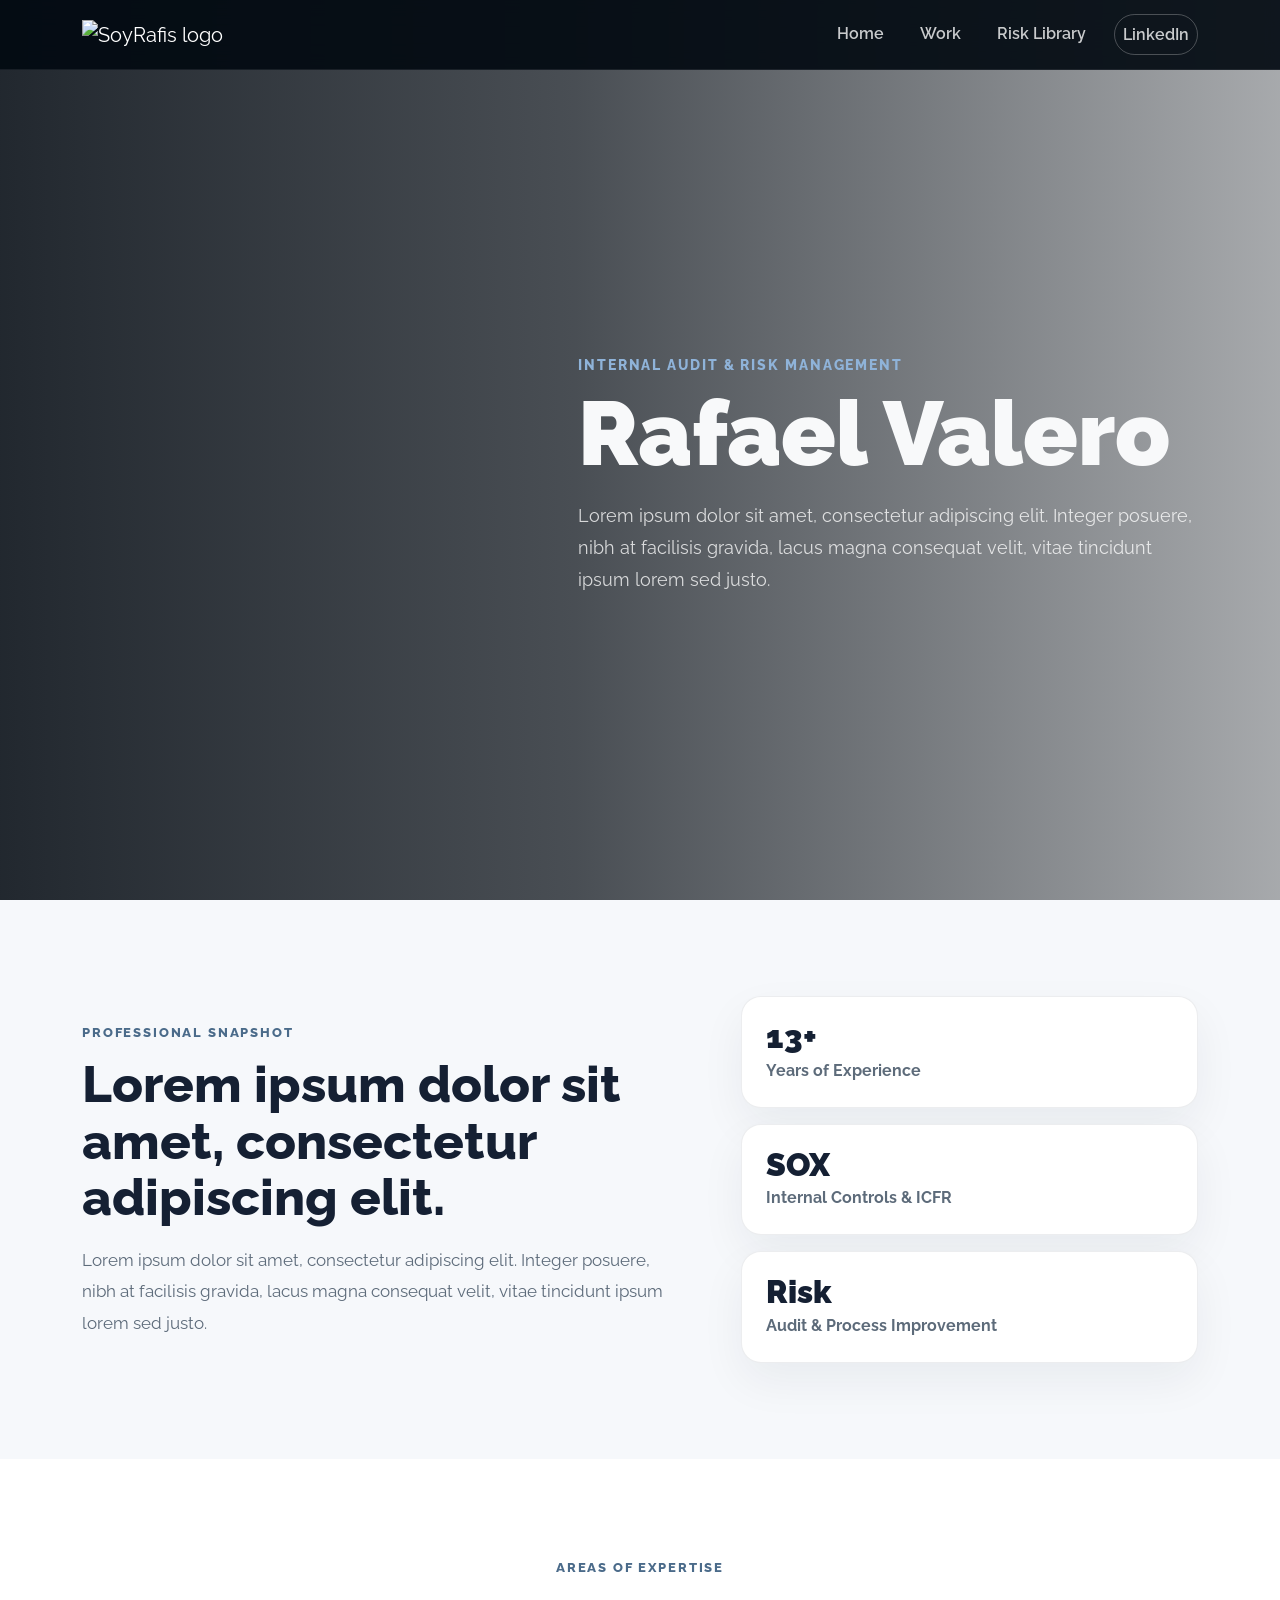
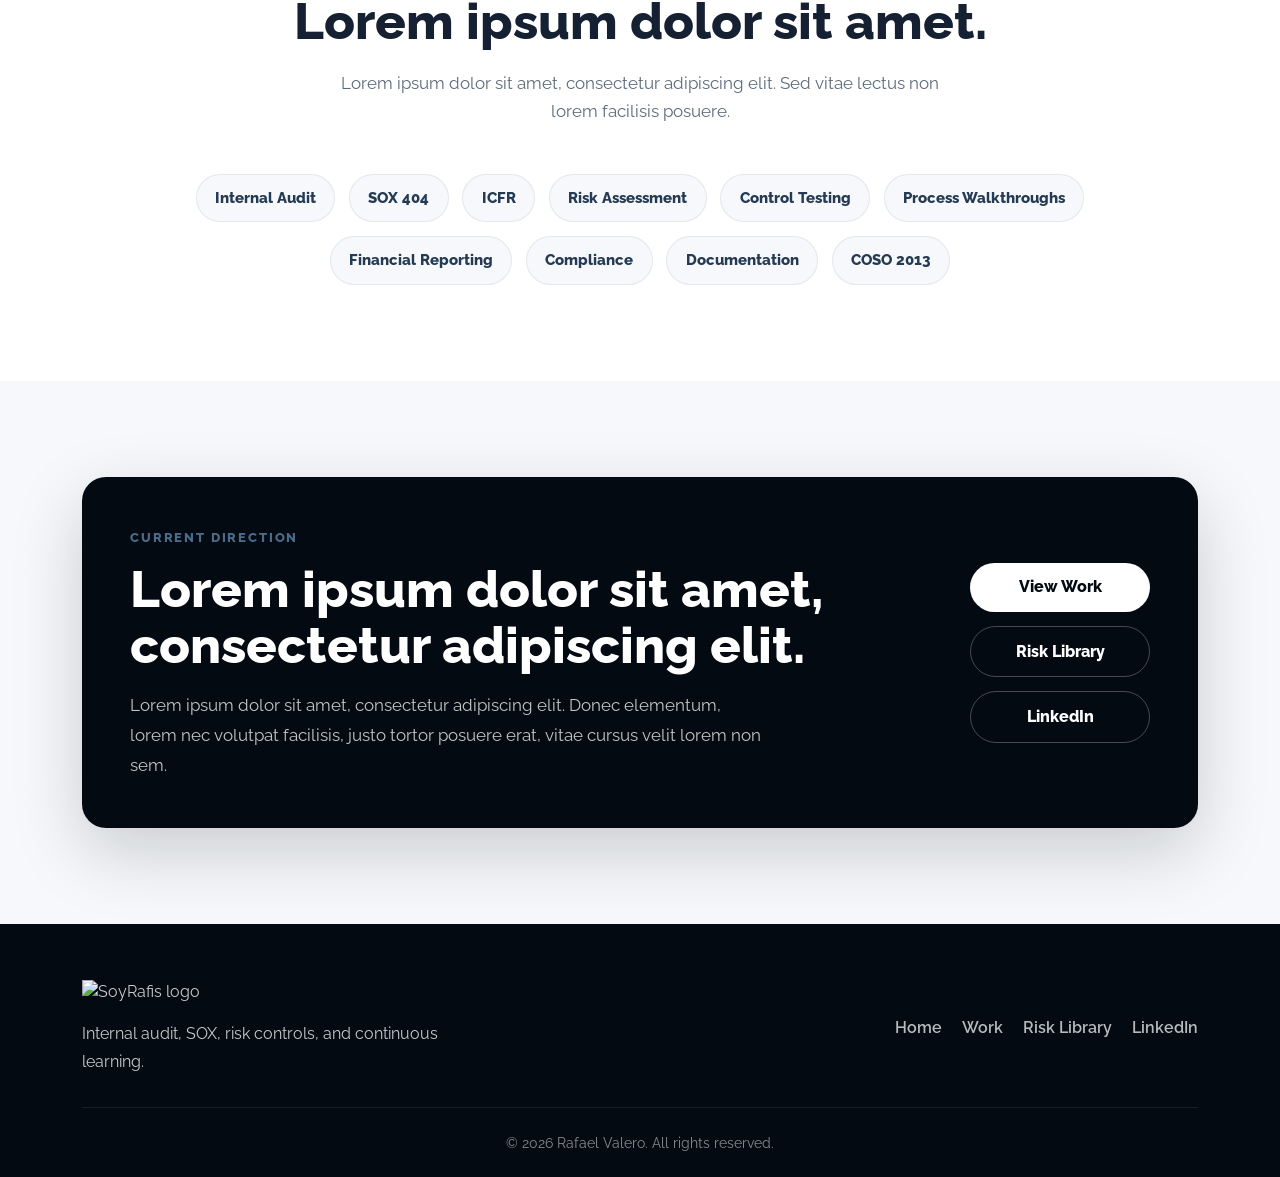
==== commit cea0f631: "Improve responsive home hero" ====
--- a/index.html
+++ b/index.html
@@ -72,29 +72,35 @@
   </div>
 </nav>
     <!-- end navbar -->
-    <!-- start header -->
+<!-- hero -->
 <header id="Hero-Section" class="hero-section text-light">
   <div class="hero-overlay">
     <div class="container hero-content">
       <div class="hero-text">
-        <h1 class="display-1 fw-bold my-4">
-          Rafael Valero <br />
-          Internal Audit Professional
+        <span class="hero-eyebrow">Internal Audit & Risk Management</span>
+
+        <h1>
+          Rafael Valero
         </h1>
-        <p class="hero-description my-4">
-          Accountant from the Andrés Bello Catholic University, in
-          Caracas-Venezuela, with 13 years of experience in Consulting
-          companies. Professional with knowledge in risk matrices, risk
-          identification and controls, process walkthrough, Coso 2013
-          regulations, Sarbanes-Oxley law (SOX404) and international
-          accounting standards (IFRS). He is currently training as a Full
-          Stack JavaScript Developer.
-        </p>
+
+        <p class="hero-description">
+          Lorem ipsum dolor sit amet, consectetur adipiscing elit. Integer
+          posuere, nibh at facilisis gravida, lacus magna consequat velit,
+          vitae tincidunt ipsum lorem sed justo.
+        </p>
+      </div>
+
+      <div class="hero-mobile-image-wrapper">
+        <img
+          src="/assets/img/DSC_7619-3.jpg"
+          alt="Rafael Valero professional portrait"
+          class="hero-mobile-image"
+        />
       </div>
     </div>
   </div>
 </header>
-    <!-- end header -->
+<!-- end hero -->
      <!-- professional snapshot -->
 <section class="snapshot-section">
   <div class="container">
@@ -132,7 +138,7 @@
     </div>
   </div>
 </section>
-
+<!-- end professional snapshot -->
 <!-- areas of expertise -->
 <section class="expertise-section">
   <div class="container">
@@ -163,7 +169,7 @@
     </div>
   </div>
 </section>
-
+<!-- end areas of expertise -->
 <!-- current direction -->
 <section class="direction-section">
   <div class="container">
@@ -203,6 +209,7 @@
     </div>
   </div>
 </section>
+<!-- end current direction -->
     <!--Start Footer-->
 <footer class="site-footer">
   <div class="container">
--- a/assets/css/home.css
+++ b/assets/css/home.css
@@ -12,6 +12,7 @@
   margin-top: 0;
 }
 
+/* hero overlay */
 .hero-overlay {
   min-height: 100vh;
   background: linear-gradient(
@@ -22,6 +23,7 @@
   );
 }
 
+/* hero content */
 .hero-content {
   min-height: 100vh;
   display: flex;
@@ -31,23 +33,123 @@
   padding-bottom: 4rem;
 }
 
+/* hero text */
 .hero-text {
   max-width: 680px;
   margin-left: auto;
   text-align: left;
 }
 
+.hero-eyebrow {
+  display: inline-block;
+  margin-bottom: 1rem;
+  color: #8fb3d9;
+  font-size: 0.85rem;
+  font-weight: 800;
+  letter-spacing: 0.14em;
+  text-transform: uppercase;
+}
+
 .hero-text h1 {
-  font-size: clamp(2.6rem, 6vw, 5rem);
-  line-height: 1.05;
   margin-bottom: 1.5rem;
+  font-size: clamp(3rem, 7vw, 6rem);
+  font-weight: 900;
+  line-height: 0.95;
 }
 
 .hero-description {
-  max-width: 640px;
-  font-size: 1.05rem;
+  max-width: 620px;
+  margin: 0;
+  color: rgba(255, 255, 255, 0.78);
+  font-size: 1.1rem;
   line-height: 1.8;
-  color: rgba(255, 255, 255, 0.86);
+}
+
+/* hero mobile image */
+.hero-mobile-image-wrapper {
+  display: none;
+}
+
+/* hero responsive tablet */
+@media (max-width: 992px) {
+  #Hero-Section {
+    background-image: none;
+  }
+
+  .hero-section {
+    min-height: auto;
+    background: #030a12;
+  }
+
+  .hero-overlay {
+    min-height: auto;
+    background: none;
+  }
+
+  .hero-content {
+    min-height: auto;
+    display: grid;
+    grid-template-columns: 1fr;
+    gap: 3rem;
+    padding-top: 7rem;
+    padding-bottom: 4rem;
+  }
+
+  .hero-text {
+    max-width: 760px;
+    margin-left: 0;
+  }
+
+  .hero-mobile-image-wrapper {
+    display: block;
+    max-width: 620px;
+    margin: 0 auto;
+    border-radius: 1.5rem;
+    overflow: hidden;
+    box-shadow: 0 24px 70px rgba(0, 0, 0, 0.35);
+  }
+
+ /* hero responsive tablet */
+.hero-mobile-image {
+  display: block;
+  width: 100%;
+  height: 460px;
+  object-fit: cover;
+  object-position: 5% center;
+  transform: scale(1.50);
+  transform-origin: 5% center;
+}
+}
+
+/* hero responsive phone */
+@media (max-width: 576px) {
+  .hero-content {
+    gap: 2.25rem;
+    padding-top: 6.5rem;
+    padding-bottom: 3.5rem;
+  }
+
+  .hero-text h1 {
+    font-size: clamp(2.8rem, 16vw, 4rem);
+  }
+
+  .hero-description {
+    font-size: 1rem;
+  }
+
+  .hero-mobile-image-wrapper {
+    max-width: 320px;
+    margin: 0 auto;
+    border-radius: 1.25rem;
+  }
+
+/* hero responsive phone */
+.hero-mobile-image {
+  height: 380px;
+  object-position: 10% center;
+  transform: scale(1.18);
+  transform-origin: 15% center;
+}
 }
 
 /* home shared section styles */
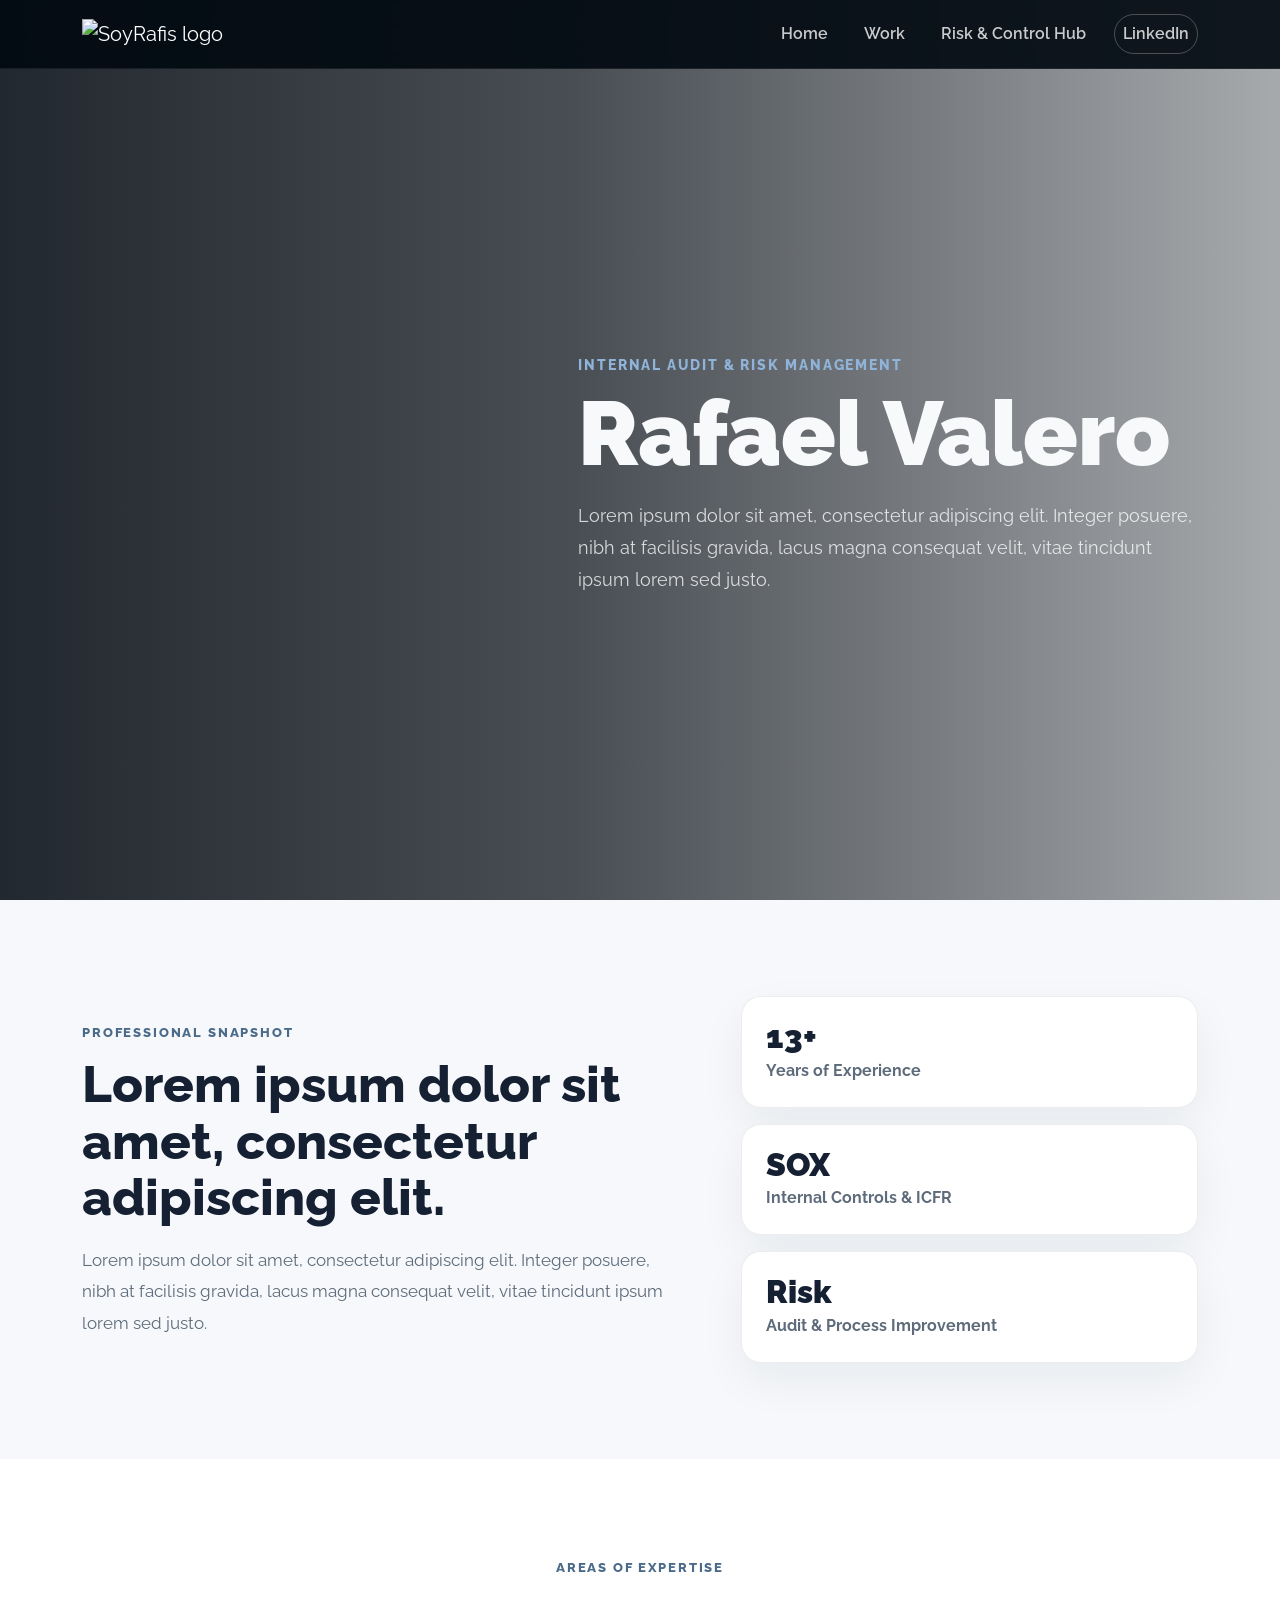
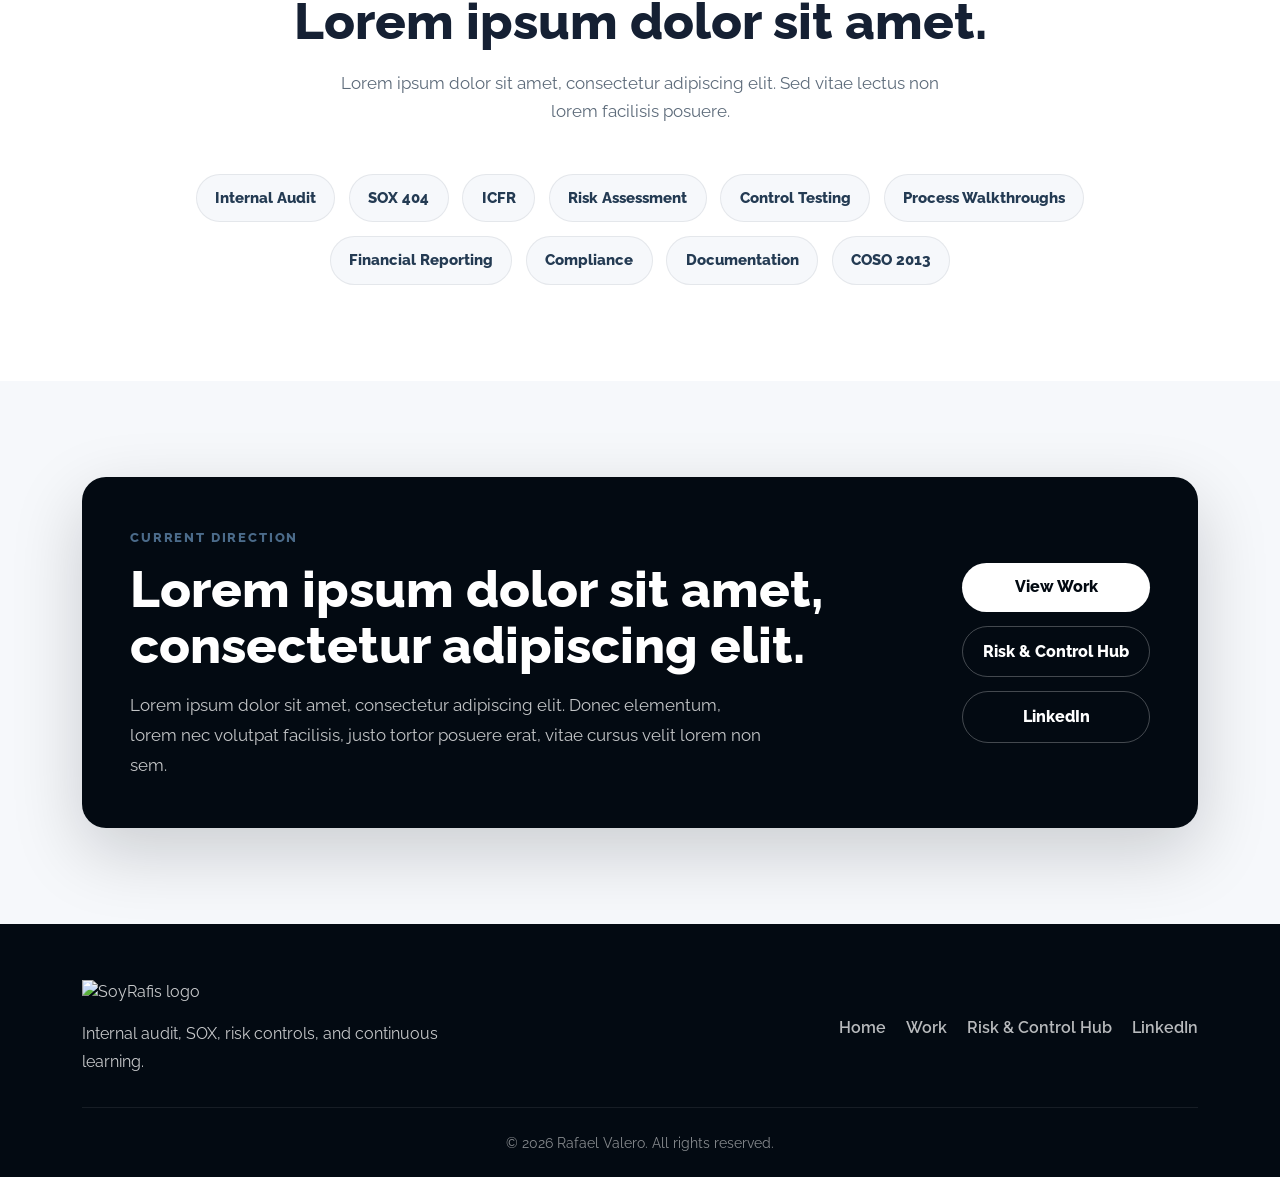
==== commit 4420836f: "Add Risk and Control Hub structure" ====
--- a/index.html
+++ b/index.html
@@ -1,243 +1,274 @@
 <!DOCTYPE html>
 <html lang="en">
   <!-- start head -->
-<!-- start head -->
-<head>
-  <meta charset="UTF-8" />
-  <meta http-equiv="X-UA-Compatible" content="IE=edge" />
-  <meta name="viewport" content="width=device-width, initial-scale=1.0" />
-  <title>SoyRafis</title>
-  <link rel="preconnect" href="https://fonts.googleapis.com" />
-  <link rel="preconnect" href="https://fonts.gstatic.com" crossorigin />
-  <link
-    href="https://fonts.googleapis.com/css2?family=Raleway:wght@400;700&display=swap"
-    rel="stylesheet"
-  />
-  <link
-    href="https://cdn.jsdelivr.net/npm/bootstrap@5.3.0/dist/css/bootstrap.min.css"
-    rel="stylesheet"
-  />
-  <link rel="stylesheet" href="/assets/css/global.css" />
-  <link rel="stylesheet" href="/assets/css/home.css" />
-  <script
-    src="https://kit.fontawesome.com/08fdbbf94e.js"
-    crossorigin="anonymous"
-    defer
-  ></script>
-  <script
-    src="https://cdn.jsdelivr.net/npm/bootstrap@5.3.0/dist/js/bootstrap.bundle.min.js"
-    defer
-  ></script>
-</head>
+  <head>
+    <meta charset="UTF-8" />
+    <meta http-equiv="X-UA-Compatible" content="IE=edge" />
+    <meta name="viewport" content="width=device-width, initial-scale=1.0" />
+
+    <title>SoyRafis</title>
+
+    <link rel="preconnect" href="https://fonts.googleapis.com" />
+    <link rel="preconnect" href="https://fonts.gstatic.com" crossorigin />
+
+    <link
+      href="https://fonts.googleapis.com/css2?family=Raleway:wght@400;700&display=swap"
+      rel="stylesheet"
+    />
+
+    <link
+      href="https://cdn.jsdelivr.net/npm/bootstrap@5.3.0/dist/css/bootstrap.min.css"
+      rel="stylesheet"
+    />
+
+    <link rel="stylesheet" href="/assets/css/global.css" />
+    <link rel="stylesheet" href="/assets/css/home.css" />
+    <link rel="stylesheet" href="/assets/css/risk-control-hub.css" />
+
+
+    <script
+      src="https://kit.fontawesome.com/08fdbbf94e.js"
+      crossorigin="anonymous"
+      defer
+    ></script>
+
+    <script
+      src="https://cdn.jsdelivr.net/npm/bootstrap@5.3.0/dist/js/bootstrap.bundle.min.js"
+      defer
+    ></script>
+  </head>
+  <!-- end head -->
+
   <body>
     <!-- start navbar -->
-<nav class="navbar navbar-expand-lg navbar-dark site-navbar fixed-top">
-  <div class="container">
-    <a class="navbar-brand site-logo" href="/index.html">
-      <img
-        src="/assets/img/logo-transparente120x48.png"
-        alt="SoyRafis logo"
-        class="img-fluid"
-      />
-    </a>
-    <button
-      class="navbar-toggler"
-      type="button"
-      data-bs-toggle="collapse"
-      data-bs-target="#mainNavbar"
-      aria-controls="mainNavbar"
-      aria-expanded="false"
-      aria-label="Toggle navigation"
-    >
-      <span class="navbar-toggler-icon"></span>
-    </button>
-    <div class="collapse navbar-collapse" id="mainNavbar">
-      <ul class="navbar-nav ms-auto mb-2 mb-lg-0">
-        <li class="nav-item">
-          <a class="nav-link" href="/index.html">Home</a>
-        </li>
-        <li class="nav-item">
-          <a class="nav-link" href="/assets/work.html">Work</a>
-        </li>
-        <li class="nav-item">
-          <a class="nav-link" href="#">Risk Library</a>
-        </li>
-        <li class="nav-item">
-          <a class="nav-link nav-link-cta" href="https://www.linkedin.com/in/rafaelvalerob/" target="_blank">
-            LinkedIn
-          </a>
-        </li>
-      </ul>
-    </div>
-  </div>
-</nav>
+    <nav class="navbar navbar-expand-lg navbar-dark site-navbar fixed-top">
+      <div class="container">
+        <a class="navbar-brand site-logo" href="/index.html">
+          <img
+            src="/assets/img/logo-transparente120x48.png"
+            alt="SoyRafis logo"
+            class="img-fluid"
+          />
+        </a>
+
+        <button
+          class="navbar-toggler"
+          type="button"
+          data-bs-toggle="collapse"
+          data-bs-target="#mainNavbar"
+          aria-controls="mainNavbar"
+          aria-expanded="false"
+          aria-label="Toggle navigation"
+        >
+          <span class="navbar-toggler-icon"></span>
+        </button>
+
+        <div class="collapse navbar-collapse" id="mainNavbar">
+          <ul class="navbar-nav ms-auto mb-2 mb-lg-0">
+            <li class="nav-item">
+              <a class="nav-link" href="/index.html">Home</a>
+            </li>
+
+            <li class="nav-item">
+              <a class="nav-link" href="/work.html">Work</a>
+            </li>
+
+            <li class="nav-item">
+              <a class="nav-link" href="/risk-control-hub.html">Risk & Control Hub</a>
+            </li>
+
+            <li class="nav-item">
+              <a
+                class="nav-link nav-link-cta"
+                href="https://www.linkedin.com/in/rafaelvalerob/"
+                target="_blank"
+                rel="noopener noreferrer"
+              >
+                LinkedIn
+              </a>
+            </li>
+          </ul>
+        </div>
+      </div>
+    </nav>
     <!-- end navbar -->
-<!-- hero -->
-<header id="Hero-Section" class="hero-section text-light">
-  <div class="hero-overlay">
-    <div class="container hero-content">
-      <div class="hero-text">
-        <span class="hero-eyebrow">Internal Audit & Risk Management</span>
-
-        <h1>
-          Rafael Valero
-        </h1>
-
-        <p class="hero-description">
-          Lorem ipsum dolor sit amet, consectetur adipiscing elit. Integer
-          posuere, nibh at facilisis gravida, lacus magna consequat velit,
-          vitae tincidunt ipsum lorem sed justo.
-        </p>
+
+    <main>
+      <!-- hero -->
+      <header id="Hero-Section" class="hero-section text-light">
+        <div class="hero-overlay">
+          <div class="container hero-content">
+            <div class="hero-text">
+              <span class="hero-eyebrow">
+                Internal Audit & Risk Management
+              </span>
+
+              <h1>Rafael Valero</h1>
+
+              <p class="hero-description">
+                Lorem ipsum dolor sit amet, consectetur adipiscing elit. Integer
+                posuere, nibh at facilisis gravida, lacus magna consequat velit,
+                vitae tincidunt ipsum lorem sed justo.
+              </p>
+            </div>
+
+            <div class="hero-mobile-image-wrapper">
+              <img
+                src="/assets/img/DSC_7619-3.jpg"
+                alt="Rafael Valero professional portrait"
+                class="hero-mobile-image"
+              />
+            </div>
+          </div>
+        </div>
+      </header>
+      <!-- end hero -->
+
+      <!-- professional snapshot -->
+      <section class="snapshot-section">
+        <div class="container">
+          <div class="snapshot-grid">
+            <div class="snapshot-copy">
+              <span class="home-eyebrow">Professional Snapshot</span>
+
+              <h2>Lorem ipsum dolor sit amet, consectetur adipiscing elit.</h2>
+
+              <p>
+                Lorem ipsum dolor sit amet, consectetur adipiscing elit. Integer
+                posuere, nibh at facilisis gravida, lacus magna consequat velit,
+                vitae tincidunt ipsum lorem sed justo.
+              </p>
+            </div>
+
+            <div class="snapshot-metrics">
+              <article class="snapshot-metric">
+                <span>13+</span>
+                <p>Years of Experience</p>
+              </article>
+
+              <article class="snapshot-metric">
+                <span>SOX</span>
+                <p>Internal Controls & ICFR</p>
+              </article>
+
+              <article class="snapshot-metric">
+                <span>Risk</span>
+                <p>Audit & Process Improvement</p>
+              </article>
+            </div>
+          </div>
+        </div>
+      </section>
+      <!-- end professional snapshot -->
+
+      <!-- areas of expertise -->
+      <section class="expertise-section">
+        <div class="container">
+          <div class="home-section-header">
+            <span class="home-eyebrow">Areas of Expertise</span>
+
+            <h2>Lorem ipsum dolor sit amet.</h2>
+
+            <p>
+              Lorem ipsum dolor sit amet, consectetur adipiscing elit. Sed vitae
+              lectus non lorem facilisis posuere.
+            </p>
+          </div>
+
+          <div class="expertise-list">
+            <span class="expertise-pill">Internal Audit</span>
+            <span class="expertise-pill">SOX 404</span>
+            <span class="expertise-pill">ICFR</span>
+            <span class="expertise-pill">Risk Assessment</span>
+            <span class="expertise-pill">Control Testing</span>
+            <span class="expertise-pill">Process Walkthroughs</span>
+            <span class="expertise-pill">Financial Reporting</span>
+            <span class="expertise-pill">Compliance</span>
+            <span class="expertise-pill">Documentation</span>
+            <span class="expertise-pill">COSO 2013</span>
+          </div>
+        </div>
+      </section>
+      <!-- end areas of expertise -->
+
+      <!-- current direction -->
+      <section class="direction-section">
+        <div class="container">
+          <div class="direction-card">
+            <div class="direction-content">
+              <span class="home-eyebrow">Current Direction</span>
+
+              <h2>Lorem ipsum dolor sit amet, consectetur adipiscing elit.</h2>
+
+              <p>
+                Lorem ipsum dolor sit amet, consectetur adipiscing elit. Donec
+                elementum, lorem nec volutpat facilisis, justo tortor posuere
+                erat, vitae cursus velit lorem non sem.
+              </p>
+            </div>
+
+            <div class="direction-actions">
+              <a
+                href="/work.html"
+                class="direction-button direction-button-primary"
+              >
+                View Work
+              </a>
+
+              <a href="/risk-control-hub.html" 
+              class="direction-button direction-button-secondary"
+              >
+                Risk & Control Hub
+              </a>
+
+              <a
+                href="https://www.linkedin.com/in/rafaelvalerob/"
+                target="_blank"
+                rel="noopener noreferrer"
+                class="direction-button direction-button-secondary"
+              >
+                LinkedIn
+              </a>
+            </div>
+          </div>
+        </div>
+      </section>
+      <!-- end current direction -->
+    </main>
+
+    <!-- start footer -->
+    <footer class="site-footer">
+      <div class="container">
+        <div class="site-footer-content">
+          <div class="site-footer-brand">
+            <img
+              src="/assets/img/logo-transparente120x48.png"
+              alt="SoyRafis logo"
+              class="site-footer-logo"
+            />
+
+            <p>Internal audit, SOX, risk controls, and continuous learning.</p>
+          </div>
+
+          <nav class="site-footer-nav" aria-label="Footer navigation">
+            <a href="/index.html">Home</a>
+            <a href="/work.html">Work</a>
+            <a href="/risk-control-hub.html">Risk & Control Hub</a>
+            <a
+              href="https://www.linkedin.com/in/rafaelvalerob/"
+              target="_blank"
+              rel="noopener noreferrer"
+            >
+              LinkedIn
+            </a>
+          </nav>
+        </div>
+
+        <div class="site-footer-bottom">
+          <p>© 2026 Rafael Valero. All rights reserved.</p>
+        </div>
       </div>
-
-      <div class="hero-mobile-image-wrapper">
-        <img
-          src="/assets/img/DSC_7619-3.jpg"
-          alt="Rafael Valero professional portrait"
-          class="hero-mobile-image"
-        />
-      </div>
-    </div>
-  </div>
-</header>
-<!-- end hero -->
-     <!-- professional snapshot -->
-<section class="snapshot-section">
-  <div class="container">
-    <div class="snapshot-grid">
-      <div class="snapshot-copy">
-        <span class="home-eyebrow">Professional Snapshot</span>
-
-        <h2>
-          Lorem ipsum dolor sit amet, consectetur adipiscing elit.
-        </h2>
-
-        <p>
-          Lorem ipsum dolor sit amet, consectetur adipiscing elit. Integer
-          posuere, nibh at facilisis gravida, lacus magna consequat velit,
-          vitae tincidunt ipsum lorem sed justo.
-        </p>
-      </div>
-
-      <div class="snapshot-metrics">
-        <article class="snapshot-metric">
-          <span>13+</span>
-          <p>Years of Experience</p>
-        </article>
-
-        <article class="snapshot-metric">
-          <span>SOX</span>
-          <p>Internal Controls & ICFR</p>
-        </article>
-
-        <article class="snapshot-metric">
-          <span>Risk</span>
-          <p>Audit & Process Improvement</p>
-        </article>
-      </div>
-    </div>
-  </div>
-</section>
-<!-- end professional snapshot -->
-<!-- areas of expertise -->
-<section class="expertise-section">
-  <div class="container">
-    <div class="home-section-header">
-      <span class="home-eyebrow">Areas of Expertise</span>
-
-      <h2>
-        Lorem ipsum dolor sit amet.
-      </h2>
-
-      <p>
-        Lorem ipsum dolor sit amet, consectetur adipiscing elit. Sed vitae
-        lectus non lorem facilisis posuere.
-      </p>
-    </div>
-
-    <div class="expertise-list">
-      <span class="expertise-pill">Internal Audit</span>
-      <span class="expertise-pill">SOX 404</span>
-      <span class="expertise-pill">ICFR</span>
-      <span class="expertise-pill">Risk Assessment</span>
-      <span class="expertise-pill">Control Testing</span>
-      <span class="expertise-pill">Process Walkthroughs</span>
-      <span class="expertise-pill">Financial Reporting</span>
-      <span class="expertise-pill">Compliance</span>
-      <span class="expertise-pill">Documentation</span>
-      <span class="expertise-pill">COSO 2013</span>
-    </div>
-  </div>
-</section>
-<!-- end areas of expertise -->
-<!-- current direction -->
-<section class="direction-section">
-  <div class="container">
-    <div class="direction-card">
-      <div class="direction-content">
-        <span class="home-eyebrow">Current Direction</span>
-
-        <h2>
-          Lorem ipsum dolor sit amet, consectetur adipiscing elit.
-        </h2>
-
-        <p>
-          Lorem ipsum dolor sit amet, consectetur adipiscing elit. Donec
-          elementum, lorem nec volutpat facilisis, justo tortor posuere erat,
-          vitae cursus velit lorem non sem.
-        </p>
-      </div>
-
-      <div class="direction-actions">
-        <a href="/work.html" class="direction-button direction-button-primary">
-          View Work
-        </a>
-
-        <a href="#" class="direction-button direction-button-secondary">
-          Risk Library
-        </a>
-
-        <a
-          href="https://www.linkedin.com/in/rafaelvalerob/"
-          target="_blank"
-          rel="noopener noreferrer"
-          class="direction-button direction-button-secondary"
-        >
-          LinkedIn
-        </a>
-      </div>
-    </div>
-  </div>
-</section>
-<!-- end current direction -->
-    <!--Start Footer-->
-<footer class="site-footer">
-  <div class="container">
-    <div class="site-footer-content">
-      <div class="site-footer-brand">
-        <img
-          src="/assets/img/logo-transparente120x48.png"
-          alt="SoyRafis logo"
-          class="site-footer-logo"
-        />
-        <p>
-          Internal audit, SOX, risk controls, and continuous learning.
-        </p>
-      </div>
-      <nav class="site-footer-nav" aria-label="Footer navigation">
-        <a href="/index.html">Home</a>
-        <a href="/work.html">Work</a>
-        <a href="#">Risk Library</a>
-        <a href="https://www.linkedin.com/in/rafaelvalerob/" target="_blank">
-          LinkedIn
-        </a>
-      </nav>
-    </div>
-    <div class="site-footer-bottom">
-      <p>© 2026 Rafael Valero. All rights reserved.</p>
-    </div>
-  </div>
-</footer>
+    </footer>
     <!-- end footer -->
   </body>
 </html>
--- a/assets/css/global.css
+++ b/assets/css/global.css
@@ -1,13 +1,21 @@
 /* base styles */
+*,
+*::before,
+*::after {
+  box-sizing: border-box;
+}
+
 body {
   font-family: "Raleway", sans-serif;
 }
 
-/* navbar */
-.navbar-brand {
-  width: 240px;
+img {
+  max-width: 100%;
+  height: auto;
+  display: block;
 }
 
+/* navbar */
 .site-navbar {
   background: rgba(3, 10, 18, 0.92);
   backdrop-filter: blur(12px);
@@ -38,6 +46,24 @@
 
 .site-navbar .nav-link-cta:hover {
   border-color: #ffffff;
+}
+
+/* navbar responsive */
+@media (max-width: 992px) {
+  .site-navbar .navbar-collapse {
+    padding-top: 1rem;
+  }
+
+  .site-navbar .nav-link {
+    margin-left: 0;
+    padding: 0.75rem 0;
+  }
+
+  .site-navbar .nav-link-cta {
+    display: inline-flex;
+    margin-top: 0.5rem;
+    padding: 0.55rem 1rem;
+  }
 }
 
 /* footer */
--- a/assets/css/home.css
+++ b/assets/css/home.css
@@ -109,16 +109,15 @@
     box-shadow: 0 24px 70px rgba(0, 0, 0, 0.35);
   }
 
- /* hero responsive tablet */
-.hero-mobile-image {
-  display: block;
-  width: 100%;
-  height: 460px;
-  object-fit: cover;
-  object-position: 5% center;
-  transform: scale(1.50);
-  transform-origin: 5% center;
-}
+  .hero-mobile-image {
+    display: block;
+    width: 100%;
+    height: 460px;
+    object-fit: cover;
+    object-position: 5% center;
+    transform: scale(1.5);
+    transform-origin: 5% center;
+  }
 }
 
 /* hero responsive phone */
@@ -143,13 +142,15 @@
     border-radius: 1.25rem;
   }
 
-/* hero responsive phone */
-.hero-mobile-image {
-  height: 380px;
-  object-position: 10% center;
-  transform: scale(1.18);
-  transform-origin: 15% center;
-}
+  .hero-mobile-image {
+    display: block;
+    width: 100%;
+    height: 380px;
+    object-fit: cover;
+    object-position: 10% center;
+    transform: scale(1.18);
+    transform-origin: 15% center;
+  }
 }
 
 /* home shared section styles */
@@ -347,7 +348,7 @@
   opacity: 0.86;
 }
 
-/* home responsive */
+/* home responsive tablet */
 @media (max-width: 992px) {
   .snapshot-grid,
   .direction-card {
@@ -360,6 +361,7 @@
   }
 }
 
+/* home responsive phone */
 @media (max-width: 576px) {
   .snapshot-section,
   .expertise-section,
--- a/assets/css/risk-control-hub.css
+++ b/assets/css/risk-control-hub.css
@@ -0,0 +1,272 @@
+/* risk control hub placeholder */
+.hub-placeholder {
+  min-height: 100vh;
+  padding: 9rem 0 5rem;
+  background: #030a12;
+  color: #ffffff;
+}
+
+.hub-placeholder-content {
+  max-width: 820px;
+}
+
+.hub-placeholder-eyebrow {
+  display: inline-block;
+  margin-bottom: 1rem;
+  color: #8fb3d9;
+  font-size: 0.85rem;
+  font-weight: 800;
+  letter-spacing: 0.14em;
+  text-transform: uppercase;
+}
+
+.hub-placeholder h1 {
+  margin-bottom: 1.5rem;
+  font-size: clamp(3rem, 7vw, 5.5rem);
+  font-weight: 900;
+  line-height: 0.95;
+}
+
+.hub-placeholder p {
+  max-width: 680px;
+  margin-bottom: 2rem;
+  color: rgba(255, 255, 255, 0.76);
+  font-size: 1.1rem;
+  line-height: 1.8;
+}
+
+.hub-placeholder-actions {
+  display: flex;
+  flex-wrap: wrap;
+  gap: 0.85rem;
+}
+
+.hub-placeholder-button {
+  display: inline-flex;
+  align-items: center;
+  justify-content: center;
+  padding: 0.85rem 1.25rem;
+  border-radius: 999px;
+  font-weight: 900;
+  text-decoration: none;
+  transition: transform 0.2s ease, opacity 0.2s ease;
+}
+
+.hub-placeholder-button:hover {
+  transform: translateY(-2px);
+}
+
+.hub-placeholder-button-primary {
+  background: #ffffff;
+  color: #030a12;
+}
+
+.hub-placeholder-button-primary:hover {
+  color: #030a12;
+  opacity: 0.9;
+}
+
+.hub-placeholder-button-secondary {
+  border: 1px solid rgba(255, 255, 255, 0.26);
+  color: #ffffff;
+}
+
+.hub-placeholder-button-secondary:hover {
+  color: #ffffff;
+  opacity: 0.86;
+}
+
+/* risk control hub placeholder responsive */
+@media (max-width: 576px) {
+  .hub-placeholder {
+    padding: 8rem 0 4rem;
+  }
+
+  .hub-placeholder-actions {
+    flex-direction: column;
+  }
+
+  .hub-placeholder-button {
+    width: 100%;
+  }
+}
+
+/* risk control hub landing */
+.hub-landing {
+  padding: 9rem 0 6rem;
+  background: #030a12;
+  color: #ffffff;
+}
+
+/* risk control hub landing content */
+.hub-landing-content {
+  max-width: 860px;
+  margin-bottom: 4rem;
+}
+
+.hub-landing h1 {
+  margin-bottom: 1.5rem;
+  font-size: clamp(3rem, 7vw, 5.5rem);
+  font-weight: 900;
+  line-height: 0.95;
+}
+
+.hub-landing p {
+  max-width: 720px;
+  margin: 0;
+  color: rgba(255, 255, 255, 0.76);
+  font-size: 1.1rem;
+  line-height: 1.8;
+}
+
+/* risk control hub process section */
+.hub-process-section {
+  padding: 6rem 0;
+  background: #f6f8fb;
+  color: #152033;
+}
+
+.hub-section-header {
+  max-width: 760px;
+  margin-bottom: 3.5rem;
+}
+
+.hub-section-header h2 {
+  margin-bottom: 1rem;
+  color: #152033;
+  font-size: clamp(2.2rem, 4vw, 3.8rem);
+  font-weight: 800;
+}
+
+.hub-section-header p {
+  max-width: 640px;
+  margin: 0;
+  color: #5d6b7a;
+  font-size: 1.05rem;
+  line-height: 1.7;
+}
+
+/* risk control hub process grid */
+.hub-process-grid {
+  display: grid;
+  grid-template-columns: repeat(3, 1fr);
+  gap: 1.5rem;
+}
+
+/* risk control hub process cards */
+.hub-process-card {
+  min-height: 100%;
+  padding: 2rem;
+  background: #ffffff;
+  border: 1px solid rgba(21, 32, 51, 0.08);
+  border-radius: 1.5rem;
+  color: #152033;
+  text-decoration: none;
+  box-shadow: 0 18px 45px rgba(21, 32, 51, 0.06);
+  transition: transform 0.2s ease, box-shadow 0.2s ease;
+
+  display: flex;
+  flex-direction: column;
+  justify-content: space-between;
+}
+
+.hub-process-card:hover {
+  color: #152033;
+  transform: translateY(-4px);
+  box-shadow: 0 24px 60px rgba(21, 32, 51, 0.1);
+}
+
+.hub-process-card span {
+  display: inline-block;
+  margin-bottom: 1rem;
+  color: #4b6b8a;
+  font-size: 0.78rem;
+  font-weight: 900;
+  letter-spacing: 0.12em;
+  text-transform: uppercase;
+}
+
+.hub-process-card h3 {
+  margin-bottom: 1rem;
+  color: #152033;
+  font-size: 1.35rem;
+  font-weight: 800;
+  line-height: 1.25;
+}
+
+.hub-process-card p {
+  margin-bottom: 1.5rem;
+  color: #5d6b7a;
+  line-height: 1.7;
+}
+
+.hub-process-card strong {
+  margin-top: auto;
+  color: #243b53;
+  font-weight: 900;
+}
+
+/* risk control hub coming sections */
+.hub-coming-section {
+  padding: 6rem 0;
+  background: #ffffff;
+  color: #152033;
+}
+
+.hub-coming-grid {
+  display: grid;
+  grid-template-columns: repeat(3, 1fr);
+  gap: 1.5rem;
+}
+
+.hub-coming-card {
+  padding: 1.75rem;
+  background: #f6f8fb;
+  border: 1px solid rgba(21, 32, 51, 0.08);
+  border-radius: 1.25rem;
+}
+
+.hub-coming-card h3 {
+  margin-bottom: 0.8rem;
+  color: #152033;
+  font-size: 1.2rem;
+  font-weight: 800;
+}
+
+.hub-coming-card p {
+  margin: 0;
+  color: #5d6b7a;
+  line-height: 1.7;
+}
+
+/* risk control hub responsive */
+@media (max-width: 992px) {
+  .hub-process-grid,
+  .hub-coming-grid {
+    grid-template-columns: repeat(2, 1fr);
+  }
+}
+
+@media (max-width: 768px) {
+  .hub-process-grid,
+  .hub-coming-grid {
+    grid-template-columns: 1fr;
+  }
+}
+
+@media (max-width: 576px) {
+  .hub-landing,
+  .hub-process-section,
+  .hub-coming-section {
+    padding: 4rem 0;
+  }
+
+  .hub-landing {
+    padding-top: 8rem;
+  }
+
+  .hub-process-card,
+  .hub-coming-card {
+    padding: 1.5rem;
+  }
+}
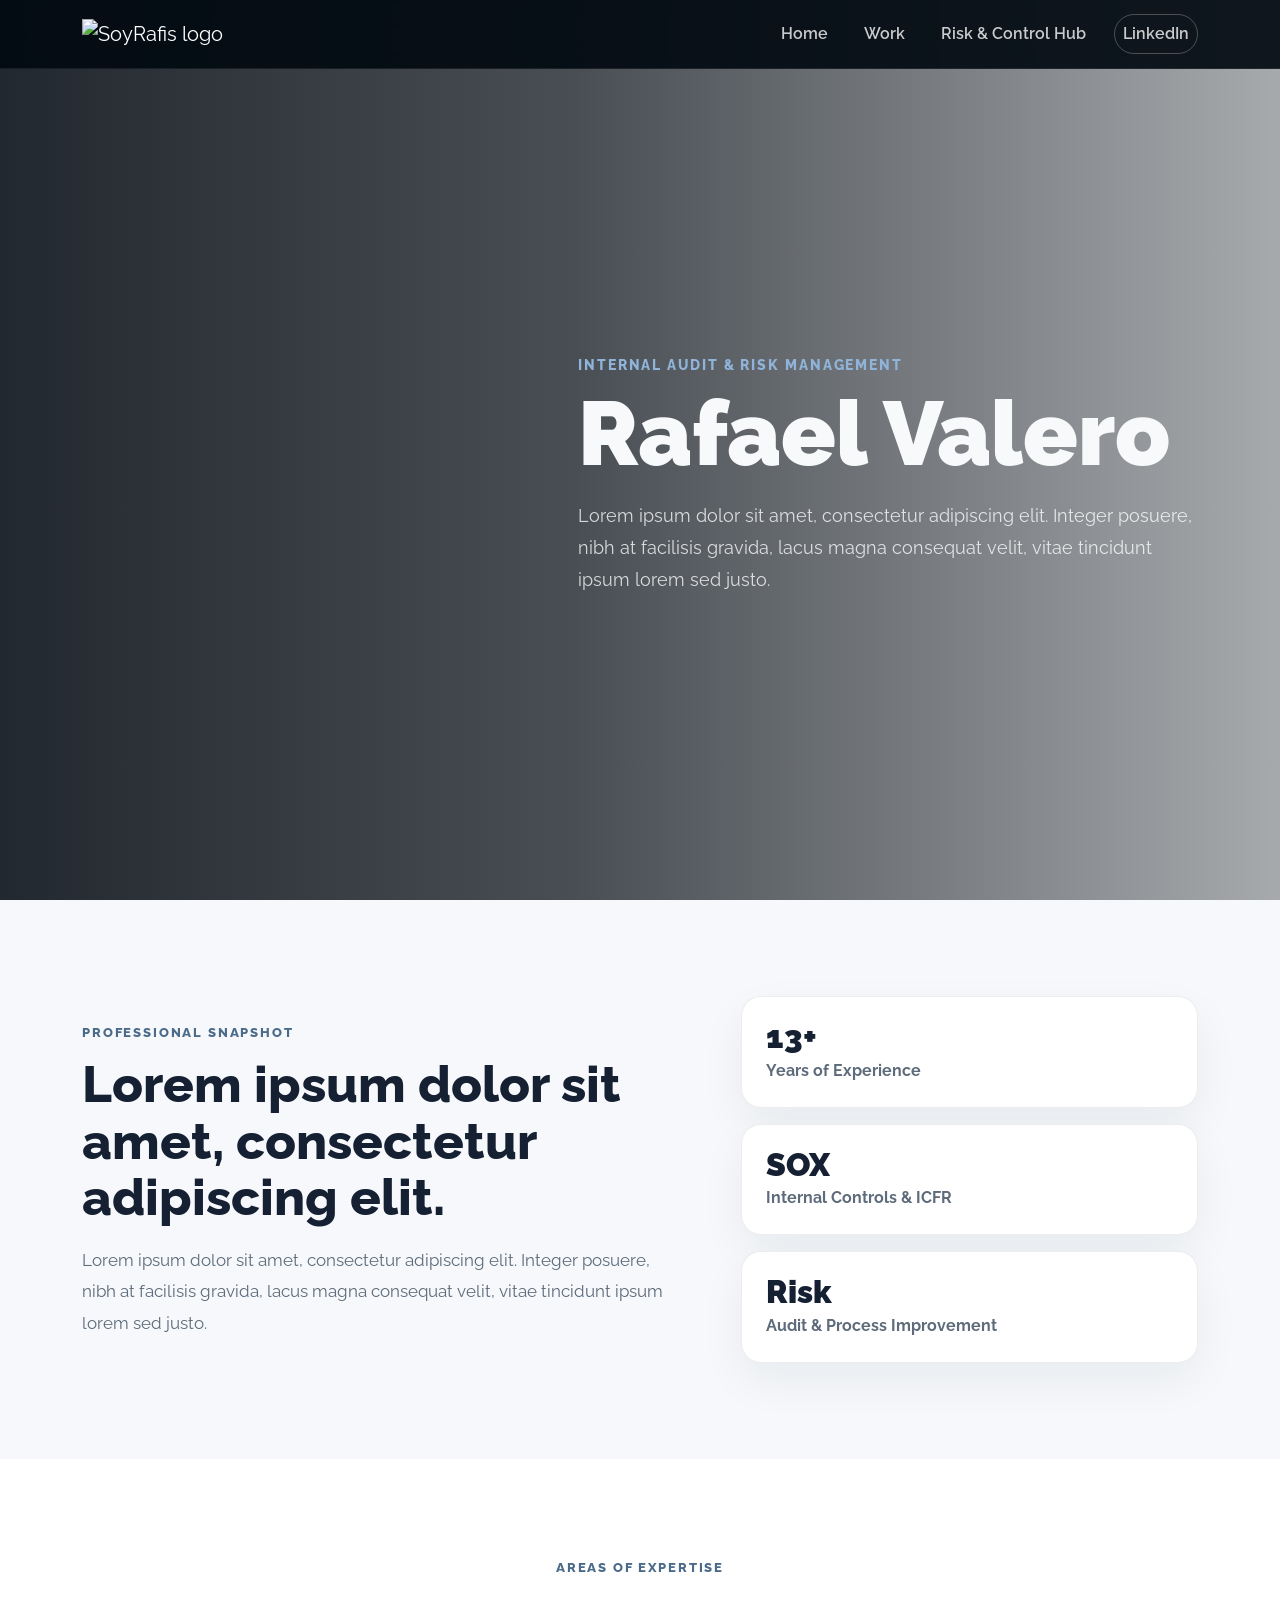
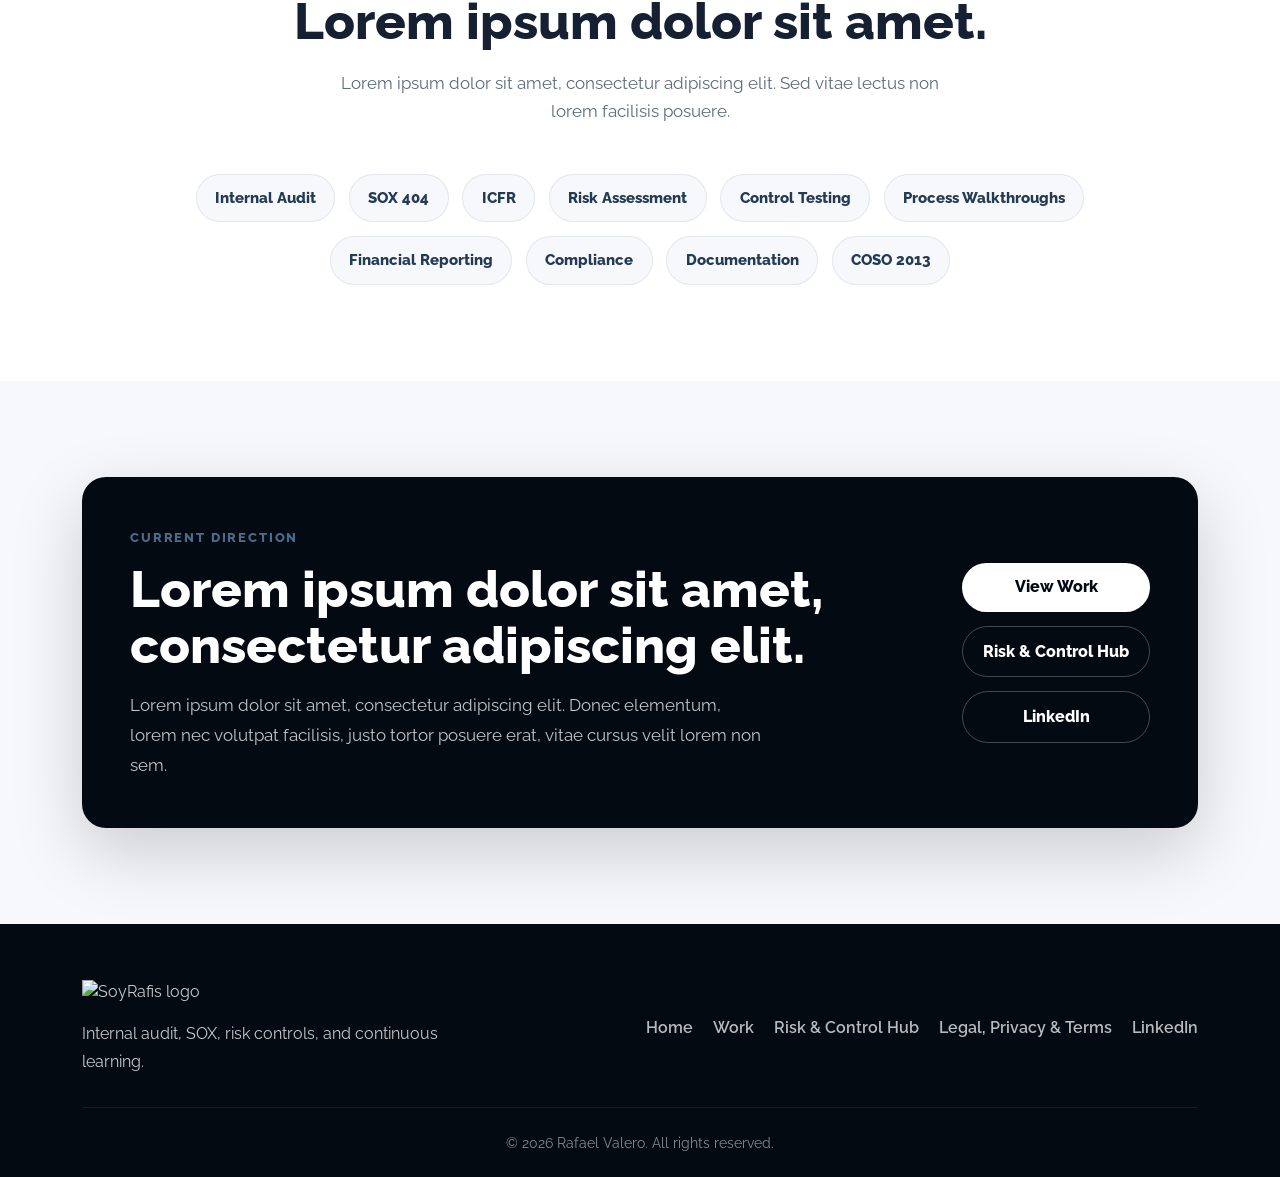
==== commit 982b2f12: "Add legal privacy terms page and license clarification" ====
--- a/index.html
+++ b/index.html
@@ -250,18 +250,19 @@
             <p>Internal audit, SOX, risk controls, and continuous learning.</p>
           </div>
 
-          <nav class="site-footer-nav" aria-label="Footer navigation">
-            <a href="/index.html">Home</a>
-            <a href="/work.html">Work</a>
-            <a href="/risk-control-hub.html">Risk & Control Hub</a>
-            <a
-              href="https://www.linkedin.com/in/rafaelvalerob/"
-              target="_blank"
-              rel="noopener noreferrer"
-            >
-              LinkedIn
-            </a>
-          </nav>
+<nav class="site-footer-nav" aria-label="Footer navigation">
+  <a href="/index.html">Home</a>
+  <a href="/work.html">Work</a>
+  <a href="/risk-control-hub.html">Risk & Control Hub</a>
+  <a href="/legal.html">Legal, Privacy & Terms</a>
+  <a
+    href="https://www.linkedin.com/in/rafaelvalerob/"
+    target="_blank"
+    rel="noopener noreferrer"
+  >
+    LinkedIn
+  </a>
+</nav>
         </div>
 
         <div class="site-footer-bottom">
--- a/assets/css/risk-control-hub.css
+++ b/assets/css/risk-control-hub.css
@@ -1,15 +1,5 @@
-/* risk control hub placeholder */
-.hub-placeholder {
-  min-height: 100vh;
-  padding: 9rem 0 5rem;
-  background: #030a12;
-  color: #ffffff;
-}
-
-.hub-placeholder-content {
-  max-width: 820px;
-}
-
+/* risk control hub shared eyebrow */
+.hub-eyebrow,
 .hub-placeholder-eyebrow {
   display: inline-block;
   margin-bottom: 1rem;
@@ -20,27 +10,8 @@
   text-transform: uppercase;
 }
 
-.hub-placeholder h1 {
-  margin-bottom: 1.5rem;
-  font-size: clamp(3rem, 7vw, 5.5rem);
-  font-weight: 900;
-  line-height: 0.95;
-}
-
-.hub-placeholder p {
-  max-width: 680px;
-  margin-bottom: 2rem;
-  color: rgba(255, 255, 255, 0.76);
-  font-size: 1.1rem;
-  line-height: 1.8;
-}
-
-.hub-placeholder-actions {
-  display: flex;
-  flex-wrap: wrap;
-  gap: 0.85rem;
-}
-
+/* risk control hub buttons */
+.hub-button,
 .hub-placeholder-button {
   display: inline-flex;
   align-items: center;
@@ -52,71 +23,148 @@
   transition: transform 0.2s ease, opacity 0.2s ease;
 }
 
+.hub-button:hover,
 .hub-placeholder-button:hover {
   transform: translateY(-2px);
 }
 
+.hub-button-primary,
 .hub-placeholder-button-primary {
   background: #ffffff;
   color: #030a12;
 }
 
+.hub-button-primary:hover,
 .hub-placeholder-button-primary:hover {
   color: #030a12;
   opacity: 0.9;
 }
 
+.hub-button-secondary,
 .hub-placeholder-button-secondary {
   border: 1px solid rgba(255, 255, 255, 0.26);
   color: #ffffff;
 }
 
+.hub-button-secondary:hover,
 .hub-placeholder-button-secondary:hover {
   color: #ffffff;
   opacity: 0.86;
 }
 
-/* risk control hub placeholder responsive */
-@media (max-width: 576px) {
-  .hub-placeholder {
-    padding: 8rem 0 4rem;
-  }
-
-  .hub-placeholder-actions {
-    flex-direction: column;
-  }
-
-  .hub-placeholder-button {
-    width: 100%;
-  }
-}
-
-/* risk control hub landing */
-.hub-landing {
+.hub-button-dark {
+  background: #030a12;
+  color: #ffffff;
+}
+
+.hub-button-dark:hover {
+  color: #ffffff;
+  opacity: 0.9;
+}
+
+/* risk control hub hero */
+.hub-hero {
   padding: 9rem 0 6rem;
   background: #030a12;
   color: #ffffff;
 }
 
-/* risk control hub landing content */
-.hub-landing-content {
-  max-width: 860px;
-  margin-bottom: 4rem;
-}
-
-.hub-landing h1 {
+/* risk control hub hero content */
+.hub-hero-content {
+  max-width: 920px;
+}
+
+.hub-hero h1 {
+  max-width: 960px;
   margin-bottom: 1.5rem;
-  font-size: clamp(3rem, 7vw, 5.5rem);
+  font-size: clamp(3rem, 7vw, 5.8rem);
   font-weight: 900;
   line-height: 0.95;
 }
 
-.hub-landing p {
-  max-width: 720px;
-  margin: 0;
+.hub-hero p {
+  max-width: 760px;
+  margin-bottom: 2rem;
   color: rgba(255, 255, 255, 0.76);
   font-size: 1.1rem;
   line-height: 1.8;
+}
+
+/* risk control hub hero actions */
+.hub-hero-actions {
+  display: flex;
+  flex-wrap: wrap;
+  gap: 0.85rem;
+}
+
+/* risk control hub intro */
+.hub-intro-section {
+  padding: 6rem 0;
+  background: #ffffff;
+  color: #152033;
+}
+
+.hub-intro-grid {
+  display: grid;
+  grid-template-columns: 1.2fr 1fr;
+  gap: 4rem;
+  align-items: center;
+}
+
+.hub-intro-copy .hub-eyebrow {
+  color: #4b6b8a;
+}
+
+.hub-intro-copy h2 {
+  max-width: 720px;
+  margin-bottom: 1.25rem;
+  color: #152033;
+  font-size: clamp(2.2rem, 4vw, 4rem);
+  font-weight: 800;
+  line-height: 1.1;
+}
+
+.hub-intro-copy p {
+  max-width: 660px;
+  margin: 0;
+  color: #5d6b7a;
+  font-size: 1.08rem;
+  line-height: 1.8;
+}
+
+/* risk control hub intro points */
+.hub-intro-points {
+  display: grid;
+  gap: 1rem;
+}
+
+.hub-intro-point {
+  padding: 1.5rem;
+  background: #f6f8fb;
+  border: 1px solid rgba(21, 32, 51, 0.08);
+  border-radius: 1.25rem;
+  box-shadow: 0 18px 45px rgba(21, 32, 51, 0.06);
+}
+
+.hub-intro-point span {
+  display: inline-block;
+  margin-bottom: 0.8rem;
+  color: #4b6b8a;
+  font-size: 0.8rem;
+  font-weight: 900;
+}
+
+.hub-intro-point h3 {
+  margin-bottom: 0.6rem;
+  color: #152033;
+  font-size: 1.15rem;
+  font-weight: 800;
+}
+
+.hub-intro-point p {
+  margin: 0;
+  color: #5d6b7a;
+  line-height: 1.7;
 }
 
 /* risk control hub process section */
@@ -129,6 +177,10 @@
 .hub-section-header {
   max-width: 760px;
   margin-bottom: 3.5rem;
+}
+
+.hub-section-header .hub-eyebrow {
+  color: #4b6b8a;
 }
 
 .hub-section-header h2 {
@@ -206,67 +258,785 @@
   font-weight: 900;
 }
 
-/* risk control hub coming sections */
-.hub-coming-section {
+/* risk control hub resources */
+.hub-resources-section {
   padding: 6rem 0;
   background: #ffffff;
   color: #152033;
 }
 
-.hub-coming-grid {
+.hub-resources-grid {
+  display: grid;
+  grid-template-columns: repeat(4, 1fr);
+  gap: 1.5rem;
+}
+
+.hub-resource-card {
+  padding: 1.75rem;
+  background: #f6f8fb;
+  border: 1px solid rgba(21, 32, 51, 0.08);
+  border-radius: 1.25rem;
+}
+
+.hub-resource-card span {
+  display: inline-block;
+  margin-bottom: 1rem;
+  color: #4b6b8a;
+  font-size: 0.78rem;
+  font-weight: 900;
+  letter-spacing: 0.12em;
+  text-transform: uppercase;
+}
+
+.hub-resource-card h3 {
+  margin-bottom: 0.8rem;
+  color: #152033;
+  font-size: 1.2rem;
+  font-weight: 800;
+}
+
+.hub-resource-card p {
+  margin: 0;
+  color: #5d6b7a;
+  line-height: 1.7;
+}
+
+/* risk control hub linkedin timeline preview */
+.hub-timeline-section {
+  padding: 6rem 0;
+  background: #f6f8fb;
+  color: #152033;
+}
+
+.hub-timeline-card {
+  display: grid;
+  grid-template-columns: 1.3fr auto;
+  gap: 3rem;
+  align-items: center;
+  padding: 3rem;
+  background: #ffffff;
+  border: 1px solid rgba(21, 32, 51, 0.08);
+  border-radius: 1.5rem;
+  box-shadow: 0 18px 45px rgba(21, 32, 51, 0.06);
+}
+
+.hub-timeline-content .hub-eyebrow {
+  color: #4b6b8a;
+}
+
+.hub-timeline-content h2 {
+  max-width: 760px;
+  margin-bottom: 1rem;
+  color: #152033;
+  font-size: clamp(2rem, 4vw, 3.4rem);
+  font-weight: 800;
+  line-height: 1.1;
+}
+
+.hub-timeline-content p {
+  max-width: 620px;
+  margin: 0;
+  color: #5d6b7a;
+  font-size: 1.05rem;
+  line-height: 1.7;
+}
+
+/* risk control hub cta */
+.hub-cta-section {
+  padding: 6rem 0;
+  background: #ffffff;
+  color: #152033;
+}
+
+.hub-cta-card {
+  display: grid;
+  grid-template-columns: 1.3fr auto;
+  gap: 3rem;
+  align-items: center;
+  padding: 3rem;
+  background: #030a12;
+  border-radius: 1.5rem;
+  color: #ffffff;
+  box-shadow: 0 24px 70px rgba(3, 10, 18, 0.18);
+}
+
+.hub-cta-content h2 {
+  max-width: 760px;
+  margin-bottom: 1rem;
+  color: #ffffff;
+  font-size: clamp(2rem, 4vw, 3.4rem);
+  font-weight: 800;
+  line-height: 1.1;
+}
+
+.hub-cta-content p {
+  max-width: 620px;
+  margin: 0;
+  color: rgba(255, 255, 255, 0.76);
+  font-size: 1.05rem;
+  line-height: 1.7;
+}
+
+.hub-cta-actions {
+  display: flex;
+  flex-direction: column;
+  gap: 0.85rem;
+  min-width: 190px;
+}
+
+/* process page placeholder */
+.hub-placeholder {
+  min-height: 100vh;
+  padding: 9rem 0 5rem;
+  background: #030a12;
+  color: #ffffff;
+}
+
+.hub-placeholder-content {
+  max-width: 820px;
+}
+
+.hub-placeholder h1 {
+  margin-bottom: 1.5rem;
+  font-size: clamp(3rem, 7vw, 5.5rem);
+  font-weight: 900;
+  line-height: 0.95;
+}
+
+.hub-placeholder p {
+  max-width: 680px;
+  margin-bottom: 2rem;
+  color: rgba(255, 255, 255, 0.76);
+  font-size: 1.1rem;
+  line-height: 1.8;
+}
+
+.hub-placeholder-actions {
+  display: flex;
+  flex-wrap: wrap;
+  gap: 0.85rem;
+}
+
+/* risk control hub responsive tablet */
+@media (max-width: 992px) {
+  .hub-intro-grid,
+  .hub-timeline-card,
+  .hub-cta-card {
+    grid-template-columns: 1fr;
+  }
+
+  .hub-process-grid,
+  .hub-resources-grid {
+    grid-template-columns: repeat(2, 1fr);
+  }
+
+  .hub-cta-actions {
+    flex-direction: row;
+    flex-wrap: wrap;
+  }
+}
+
+/* risk control hub responsive phone */
+@media (max-width: 768px) {
+  .hub-process-grid,
+  .hub-resources-grid {
+    grid-template-columns: 1fr;
+  }
+}
+
+@media (max-width: 576px) {
+  .hub-hero,
+  .hub-intro-section,
+  .hub-process-section,
+  .hub-resources-section,
+  .hub-timeline-section,
+  .hub-cta-section {
+    padding: 4rem 0;
+  }
+
+  .hub-hero,
+  .hub-placeholder {
+    padding-top: 8rem;
+  }
+
+  .hub-hero-actions,
+  .hub-placeholder-actions,
+  .hub-cta-actions {
+    flex-direction: column;
+  }
+
+  .hub-button,
+  .hub-placeholder-button {
+    width: 100%;
+  }
+
+  .hub-process-card,
+  .hub-resource-card,
+  .hub-intro-point {
+    padding: 1.5rem;
+  }
+
+  .hub-timeline-card,
+  .hub-cta-card {
+    padding: 2rem;
+  }
+}
+
+/* process page hero */
+.process-hero {
+  padding: 9rem 0 6rem;
+  background: #030a12;
+  color: #ffffff;
+}
+
+.process-hero-content {
+  max-width: 920px;
+}
+
+.process-back-link {
+  display: inline-block;
+  margin-bottom: 2rem;
+  color: rgba(255, 255, 255, 0.72);
+  font-weight: 800;
+  text-decoration: none;
+}
+
+.process-back-link:hover {
+  color: #ffffff;
+}
+
+.process-hero h1 {
+  margin-bottom: 1.5rem;
+  font-size: clamp(3.2rem, 7vw, 6rem);
+  font-weight: 900;
+  line-height: 0.95;
+}
+
+.process-hero p {
+  max-width: 760px;
+  margin-bottom: 2rem;
+  color: rgba(255, 255, 255, 0.76);
+  font-size: 1.1rem;
+  line-height: 1.8;
+}
+
+.process-hero-actions {
+  display: flex;
+  flex-wrap: wrap;
+  gap: 0.85rem;
+}
+
+/* process overview */
+.process-overview-section {
+  padding: 6rem 0;
+  background: #ffffff;
+  color: #152033;
+}
+
+.process-overview-grid {
+  display: grid;
+  grid-template-columns: 1.25fr 0.85fr;
+  gap: 4rem;
+  align-items: center;
+}
+
+.process-overview-copy .hub-eyebrow,
+.process-section-header .hub-eyebrow,
+.process-resource-panel .hub-eyebrow,
+.process-cta-content .hub-eyebrow {
+  color: #4b6b8a;
+}
+
+.process-overview-copy h2,
+.process-section-header h2,
+.process-resource-panel h2 {
+  margin-bottom: 1.25rem;
+  color: #152033;
+  font-size: clamp(2.2rem, 4vw, 4rem);
+  font-weight: 800;
+  line-height: 1.1;
+}
+
+.process-overview-copy p,
+.process-section-header p,
+.process-resource-panel p {
+  max-width: 680px;
+  color: #5d6b7a;
+  font-size: 1.05rem;
+  line-height: 1.8;
+}
+
+.process-overview-copy p:last-child {
+  margin-bottom: 0;
+}
+
+.process-overview-card {
+  padding: 2rem;
+  background: #f6f8fb;
+  border: 1px solid rgba(21, 32, 51, 0.08);
+  border-radius: 1.5rem;
+  box-shadow: 0 18px 45px rgba(21, 32, 51, 0.06);
+}
+
+.process-overview-card h3 {
+  margin-bottom: 1.25rem;
+  color: #152033;
+  font-size: 1.25rem;
+  font-weight: 800;
+}
+
+.process-overview-card ul {
+  margin: 0;
+  padding-left: 1.1rem;
+}
+
+.process-overview-card li {
+  color: #5d6b7a;
+  line-height: 1.7;
+}
+
+.process-overview-card li + li {
+  margin-top: 0.65rem;
+}
+
+/* process shared sections */
+.process-light-section {
+  padding: 6rem 0;
+  background: #f6f8fb;
+  color: #152033;
+}
+
+.process-warning-section,
+.process-risks-section,
+.process-resources-section {
+  padding: 6rem 0;
+  background: #ffffff;
+  color: #152033;
+}
+
+.process-roadmap-section {
+  padding: 6rem 0;
+  background: #f6f8fb;
+  color: #152033;
+}
+
+.process-section-header {
+  max-width: 780px;
+  margin-bottom: 3.5rem;
+}
+
+/* process benefits */
+.process-benefits-grid {
+  display: grid;
+  grid-template-columns: repeat(4, 1fr);
+  gap: 1.5rem;
+}
+
+.process-benefit-card {
+  padding: 1.75rem;
+  background: #ffffff;
+  border: 1px solid rgba(21, 32, 51, 0.08);
+  border-radius: 1.25rem;
+  box-shadow: 0 18px 45px rgba(21, 32, 51, 0.06);
+}
+
+.process-benefit-card i {
+  margin-bottom: 1.25rem;
+  color: #243b53;
+  font-size: 1.8rem;
+}
+
+.process-benefit-card h3 {
+  margin-bottom: 0.75rem;
+  color: #152033;
+  font-size: 1.1rem;
+  font-weight: 800;
+}
+
+.process-benefit-card p {
+  margin: 0;
+  color: #5d6b7a;
+  line-height: 1.7;
+}
+
+/* what can go wrong */
+.process-risk-list {
+  display: grid;
+  grid-template-columns: repeat(3, 1fr);
+  gap: 1.25rem;
+}
+
+.process-risk-item {
+  padding: 1.5rem;
+  background: #f6f8fb;
+  border: 1px solid rgba(21, 32, 51, 0.08);
+  border-radius: 1.25rem;
+}
+
+.process-risk-item span {
+  display: inline-block;
+  margin-bottom: 1rem;
+  color: #4b6b8a;
+  font-size: 0.85rem;
+  font-weight: 900;
+}
+
+.process-risk-item p {
+  margin: 0;
+  color: #152033;
+  font-weight: 800;
+  line-height: 1.5;
+}
+
+/* minimum controls */
+.process-controls-grid {
   display: grid;
   grid-template-columns: repeat(3, 1fr);
   gap: 1.5rem;
 }
 
-.hub-coming-card {
+.process-control-card {
   padding: 1.75rem;
+  background: #ffffff;
+  border: 1px solid rgba(21, 32, 51, 0.08);
+  border-radius: 1.25rem;
+  box-shadow: 0 18px 45px rgba(21, 32, 51, 0.06);
+}
+
+.process-control-card h3 {
+  margin-bottom: 0.85rem;
+  color: #152033;
+  font-size: 1.15rem;
+  font-weight: 800;
+}
+
+.process-control-card p {
+  margin: 0;
+  color: #5d6b7a;
+  line-height: 1.7;
+}
+
+/* simple risk and control cards */
+.process-risk-card-grid {
+  display: grid;
+  grid-template-columns: repeat(3, 1fr);
+  gap: 1.5rem;
+}
+
+.process-risk-card {
+  padding: 2rem;
   background: #f6f8fb;
   border: 1px solid rgba(21, 32, 51, 0.08);
+  border-radius: 1.5rem;
+  box-shadow: 0 18px 45px rgba(21, 32, 51, 0.06);
+}
+
+.process-risk-card > span {
+  display: inline-block;
+  margin-bottom: 1rem;
+  color: #4b6b8a;
+  font-size: 0.78rem;
+  font-weight: 900;
+  letter-spacing: 0.12em;
+  text-transform: uppercase;
+}
+
+.process-risk-card h3 {
+  margin-bottom: 1.5rem;
+  color: #152033;
+  font-size: 1.35rem;
+  font-weight: 800;
+  line-height: 1.25;
+}
+
+.process-risk-card-detail {
+  margin-bottom: 1.25rem;
+}
+
+.process-risk-card-detail strong {
+  display: block;
+  margin-bottom: 0.35rem;
+  color: #152033;
+}
+
+.process-risk-card-detail p {
+  margin: 0;
+  color: #5d6b7a;
+  line-height: 1.7;
+}
+
+.process-risk-card-meta {
+  display: flex;
+  flex-direction: column;
+  gap: 0.55rem;
+  margin-top: 1.5rem;
+}
+
+.process-risk-card-meta span {
+  display: inline-flex;
+  padding: 0.55rem 0.75rem;
+  background: #ffffff;
+  border: 1px solid rgba(21, 32, 51, 0.08);
+  border-radius: 999px;
+  color: #243b53;
+  font-size: 0.82rem;
+  font-weight: 800;
+}
+
+/* evidence examples */
+.process-evidence-grid {
+  display: grid;
+  grid-template-columns: 0.95fr 1fr;
+  gap: 4rem;
+  align-items: center;
+}
+
+.process-evidence-list {
+  display: flex;
+  flex-wrap: wrap;
+  gap: 0.85rem;
+}
+
+.process-evidence-list span,
+.process-concept-tags span {
+  display: inline-flex;
+  padding: 0.75rem 1rem;
+  background: #ffffff;
+  border: 1px solid rgba(21, 32, 51, 0.08);
+  border-radius: 999px;
+  color: #243b53;
+  font-size: 0.9rem;
+  font-weight: 800;
+}
+
+/* roadmap */
+.process-roadmap {
+  display: grid;
+  gap: 1rem;
+}
+
+.process-roadmap-step {
+  display: grid;
+  grid-template-columns: 120px 0.8fr 1.2fr;
+  gap: 1.5rem;
+  align-items: start;
+  padding: 1.5rem;
+  background: #ffffff;
+  border: 1px solid rgba(21, 32, 51, 0.08);
   border-radius: 1.25rem;
-}
-
-.hub-coming-card h3 {
-  margin-bottom: 0.8rem;
-  color: #152033;
-  font-size: 1.2rem;
-  font-weight: 800;
-}
-
-.hub-coming-card p {
-  margin: 0;
-  color: #5d6b7a;
-  line-height: 1.7;
-}
-
-/* risk control hub responsive */
+  box-shadow: 0 18px 45px rgba(21, 32, 51, 0.06);
+}
+
+.process-roadmap-step span {
+  color: #4b6b8a;
+  font-size: 0.8rem;
+  font-weight: 900;
+  letter-spacing: 0.12em;
+  text-transform: uppercase;
+}
+
+.process-roadmap-step h3 {
+  margin: 0;
+  color: #152033;
+  font-size: 1.15rem;
+  font-weight: 800;
+  line-height: 1.3;
+}
+
+.process-roadmap-step p {
+  margin: 0;
+  color: #5d6b7a;
+  line-height: 1.7;
+}
+
+/* process resources */
+.process-resources-grid {
+  display: grid;
+  grid-template-columns: 1fr 1fr;
+  gap: 1.5rem;
+}
+
+.process-resource-panel {
+  padding: 2rem;
+  background: #f6f8fb;
+  border: 1px solid rgba(21, 32, 51, 0.08);
+  border-radius: 1.5rem;
+  box-shadow: 0 18px 45px rgba(21, 32, 51, 0.06);
+}
+
+.process-resource-panel ul {
+  margin: 1.5rem 0 0;
+  padding-left: 1.1rem;
+}
+
+.process-resource-panel li {
+  color: #5d6b7a;
+  line-height: 1.7;
+}
+
+.process-resource-panel li + li {
+  margin-top: 0.5rem;
+}
+
+.process-concept-tags {
+  display: flex;
+  flex-wrap: wrap;
+  gap: 0.75rem;
+  margin-top: 1.5rem;
+}
+
+/* process cta */
+.process-cta-section {
+  padding: 6rem 0;
+  background: #ffffff;
+  color: #152033;
+}
+
+.process-cta-card {
+  display: grid;
+  grid-template-columns: 1.3fr auto;
+  gap: 3rem;
+  align-items: center;
+  padding: 3rem;
+  background: #030a12;
+  border-radius: 1.5rem;
+  color: #ffffff;
+  box-shadow: 0 24px 70px rgba(3, 10, 18, 0.18);
+}
+
+.process-cta-content h2 {
+  max-width: 760px;
+  margin-bottom: 1rem;
+  color: #ffffff;
+  font-size: clamp(2rem, 4vw, 3.4rem);
+  font-weight: 800;
+  line-height: 1.1;
+}
+
+.process-cta-content p {
+  max-width: 620px;
+  margin: 0;
+  color: rgba(255, 255, 255, 0.76);
+  font-size: 1.05rem;
+  line-height: 1.7;
+}
+
+.process-cta-actions {
+  display: flex;
+  flex-direction: column;
+  gap: 0.85rem;
+  min-width: 210px;
+}
+
+/* process page responsive tablet */
 @media (max-width: 992px) {
-  .hub-process-grid,
-  .hub-coming-grid {
+  .process-overview-grid,
+  .process-evidence-grid,
+  .process-resources-grid,
+  .process-cta-card {
+    grid-template-columns: 1fr;
+  }
+
+  .process-benefits-grid,
+  .process-risk-list,
+  .process-controls-grid,
+  .process-risk-card-grid {
     grid-template-columns: repeat(2, 1fr);
   }
-}
-
+
+  .process-roadmap-step {
+    grid-template-columns: 1fr;
+    gap: 0.75rem;
+  }
+
+  .process-cta-actions {
+    flex-direction: row;
+    flex-wrap: wrap;
+  }
+}
+
+/* process page responsive phone */
 @media (max-width: 768px) {
-  .hub-process-grid,
-  .hub-coming-grid {
+  .process-benefits-grid,
+  .process-risk-list,
+  .process-controls-grid,
+  .process-risk-card-grid {
     grid-template-columns: 1fr;
   }
 }
 
 @media (max-width: 576px) {
-  .hub-landing,
-  .hub-process-section,
-  .hub-coming-section {
+  .process-hero,
+  .process-overview-section,
+  .process-light-section,
+  .process-warning-section,
+  .process-risks-section,
+  .process-roadmap-section,
+  .process-resources-section,
+  .process-cta-section {
     padding: 4rem 0;
   }
 
-  .hub-landing {
+  .process-hero {
     padding-top: 8rem;
   }
 
-  .hub-process-card,
-  .hub-coming-card {
+  .process-hero-actions,
+  .process-cta-actions {
+    flex-direction: column;
+  }
+
+  .process-overview-card,
+  .process-benefit-card,
+  .process-risk-item,
+  .process-control-card,
+  .process-risk-card,
+  .process-roadmap-step,
+  .process-resource-panel {
     padding: 1.5rem;
   }
+
+  .process-cta-card {
+    padding: 2rem;
+  }
+}
+
+/* legal page */
+.legal-content-wrapper {
+  max-width: 920px;
+  margin: 0 auto;
+}
+
+.legal-content-wrapper .process-section-header {
+  max-width: 820px;
+  margin-left: auto;
+  margin-right: auto;
+  text-align: left;
+}
+
+.legal-content-wrapper .process-resource-panel {
+  width: 100%;
+}
+
+.legal-content-wrapper .process-resource-panel p,
+.legal-content-wrapper .process-resource-panel li {
+  max-width: 760px;
+  line-height: 1.8;
+}
+
+.legal-content-wrapper .process-resource-panel ul {
+  max-width: 760px;
+  padding-left: 1.25rem;
+}
+
+@media (max-width: 768px) {
+  .legal-content-wrapper {
+    max-width: 100%;
+  }
+
+  .legal-content-wrapper .process-resource-panel p,
+  .legal-content-wrapper .process-resource-panel li,
+  .legal-content-wrapper .process-resource-panel ul {
+    max-width: 100%;
+  }
 }
